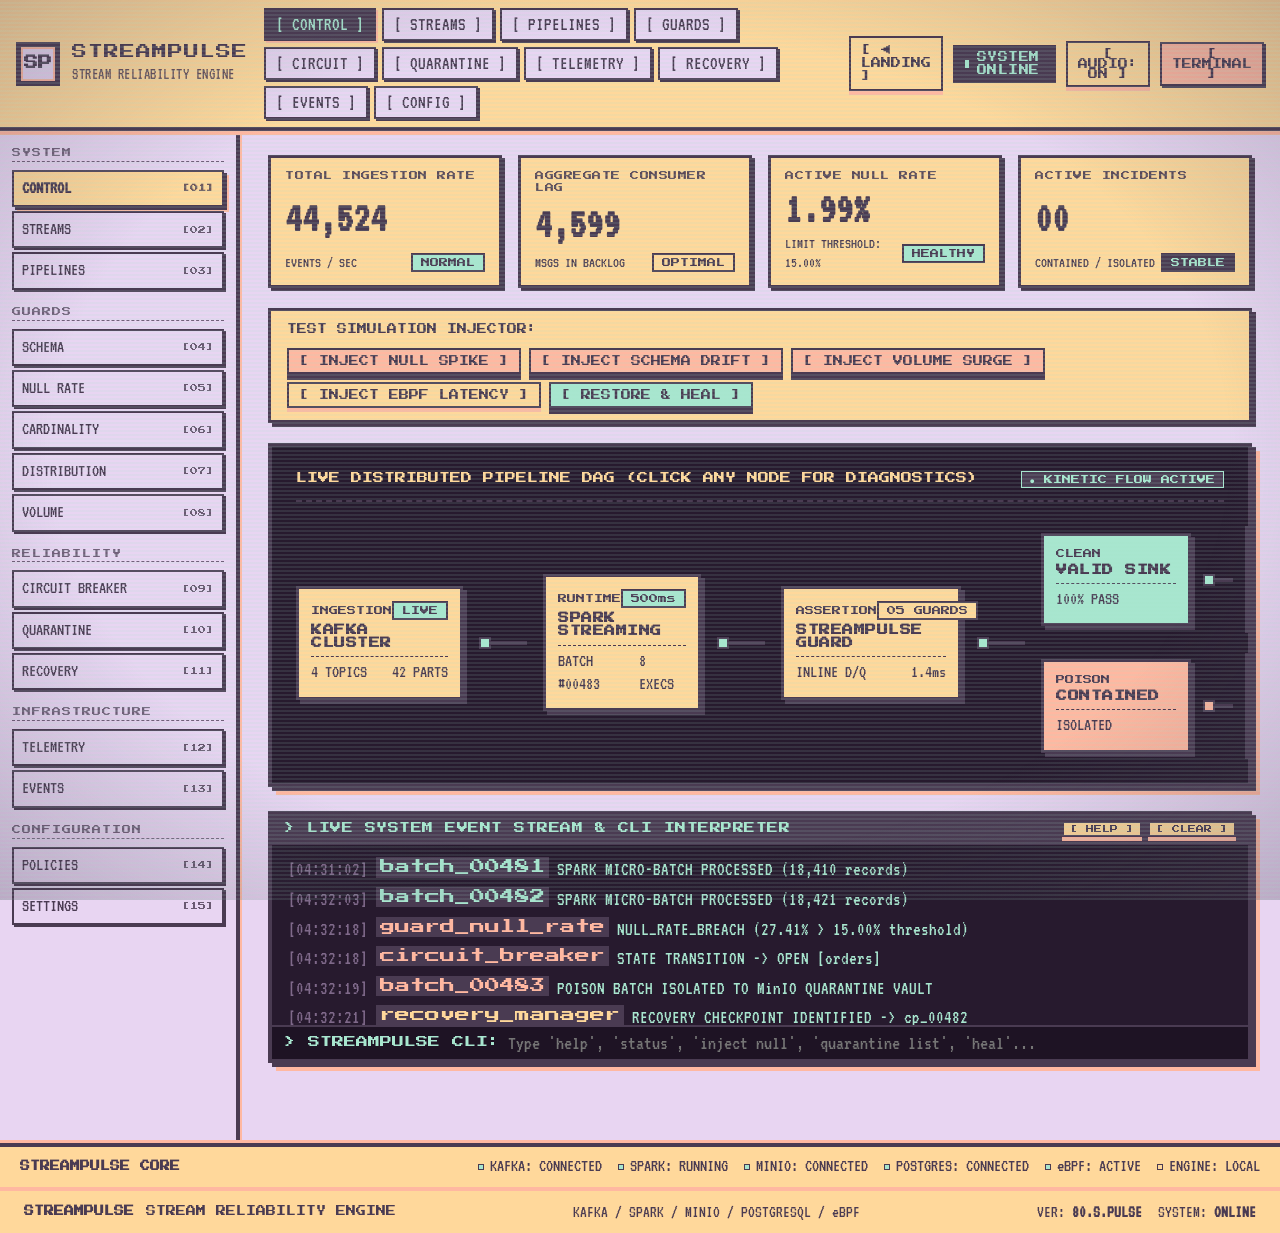
==== app.html @ a98c9ff6 "Add new StreamPulse public landing page entry point and preserve /app dashboard" ====
<!DOCTYPE html>
<html lang="en">
<head>
  <meta charset="UTF-8">
  <meta name="viewport" content="width=device-width, initial-scale=1.0">
  <title>STREAMPULSE // 80s Real-Time Data Reliability & Containment Console</title>
  <meta name="description" content="Nostalgic 80s pastel terminal control console for StreamPulse data reliability, quarantine, Kafka streams, Spark Structured Streaming, and eBPF telemetry engine.">
  
  <!-- CSS Stylesheets -->
  <link rel="stylesheet" href="styles/terminal-base.css">
  <link rel="stylesheet" href="styles/layout.css">
  <link rel="stylesheet" href="styles/components.css">
  <link rel="stylesheet" href="styles/pipeline-dag.css">
  <link rel="stylesheet" href="styles/subsystems.css">
</head>
<body class="crt-flicker">

  <!-- CRT Scanlines & Vignette Overlays (pointer-events: none) -->
  <div class="crt-scanlines" aria-hidden="true"></div>
  <div class="crt-vignette" aria-hidden="true"></div>

  <div class="system-shell">
    
    <!-- TOP SYSTEM BAR -->
    <header class="top-system-bar" id="top-system-bar">
      <div class="system-logo-group">
        <div class="logo-box-outer">
          <div class="logo-box-inner">SP</div>
        </div>
        <div class="brand-info">
          <div class="brand-title">STREAMPULSE</div>
          <div class="brand-subtitle">STREAM RELIABILITY ENGINE</div>
        </div>
      </div>

      <!-- Terminal Subsystem Quick Tabs -->
      <nav class="system-nav-tabs" aria-label="System Subsystems">
        <button class="nav-tab-btn active" data-subsystem="control" id="tab-control">[ CONTROL ]</button>
        <button class="nav-tab-btn" data-subsystem="streams" id="tab-streams">[ STREAMS ]</button>
        <button class="nav-tab-btn" data-subsystem="pipelines" id="tab-pipelines">[ PIPELINES ]</button>
        <button class="nav-tab-btn" data-subsystem="guards" id="tab-guards">[ GUARDS ]</button>
        <button class="nav-tab-btn" data-subsystem="circuit" id="tab-circuit">[ CIRCUIT ]</button>
        <button class="nav-tab-btn" data-subsystem="quarantine" id="tab-quarantine">[ QUARANTINE ]</button>
        <button class="nav-tab-btn" data-subsystem="telemetry" id="tab-telemetry">[ TELEMETRY ]</button>
        <button class="nav-tab-btn" data-subsystem="recovery" id="tab-recovery">[ RECOVERY ]</button>
        <button class="nav-tab-btn" data-subsystem="events" id="tab-events">[ EVENTS ]</button>
        <button class="nav-tab-btn" data-subsystem="policies" id="tab-policies">[ CONFIG ]</button>
      </nav>

      <!-- System Status Indicators & Controls -->
      <div class="top-system-status-group">
        <a href="/" class="btn-brutalist btn-sm" style="text-decoration:none; color:var(--deep-purple);">[ ◀ LANDING ]</a>
        <div class="system-live-pill" id="system-status-pill">
          <span class="pulse-dot" id="system-status-dot"></span>
          <span id="system-status-text">SYSTEM ONLINE</span>
        </div>
        <button class="btn-brutalist btn-sm" id="btn-toggle-audio">[ AUDIO: ON ]</button>
        <button class="btn-icon-terminal" id="btn-toggle-terminal-drawer">[ TERMINAL ]</button>
      </div>
    </header>

    <!-- MAIN VIEWPORT WITH PERSISTENT 15-ITEM SIDEBAR -->
    <div class="main-viewport">
      
      <!-- Left Persistent Subsystems Sidebar -->
      <aside class="left-system-sidebar" aria-label="System Subsystems Navigation">
        
        <!-- Category 1: SYSTEM -->
        <div class="sidebar-category-group">
          <div class="sidebar-category-title">SYSTEM</div>
          <a class="sidebar-nav-item active" data-subsystem="control" href="#control">
            <span>CONTROL</span>
            <span class="sidebar-nav-num">[01]</span>
          </a>
          <a class="sidebar-nav-item" data-subsystem="streams" href="#streams">
            <span>STREAMS</span>
            <span class="sidebar-nav-num">[02]</span>
          </a>
          <a class="sidebar-nav-item" data-subsystem="pipelines" href="#pipelines">
            <span>PIPELINES</span>
            <span class="sidebar-nav-num">[03]</span>
          </a>
        </div>

        <!-- Category 2: GUARDS -->
        <div class="sidebar-category-group">
          <div class="sidebar-category-title">GUARDS</div>
          <a class="sidebar-nav-item" data-subsystem="schema" href="#schema">
            <span>SCHEMA</span>
            <span class="sidebar-nav-num">[04]</span>
          </a>
          <a class="sidebar-nav-item" data-subsystem="null-rate" href="#null-rate">
            <span>NULL RATE</span>
            <span class="sidebar-nav-num">[05]</span>
          </a>
          <a class="sidebar-nav-item" data-subsystem="cardinality" href="#cardinality">
            <span>CARDINALITY</span>
            <span class="sidebar-nav-num">[06]</span>
          </a>
          <a class="sidebar-nav-item" data-subsystem="distribution" href="#distribution">
            <span>DISTRIBUTION</span>
            <span class="sidebar-nav-num">[07]</span>
          </a>
          <a class="sidebar-nav-item" data-subsystem="volume" href="#volume">
            <span>VOLUME</span>
            <span class="sidebar-nav-num">[08]</span>
          </a>
        </div>

        <!-- Category 3: RELIABILITY -->
        <div class="sidebar-category-group">
          <div class="sidebar-category-title">RELIABILITY</div>
          <a class="sidebar-nav-item" data-subsystem="circuit" href="#circuit">
            <span>CIRCUIT BREAKER</span>
            <span class="sidebar-nav-num">[09]</span>
          </a>
          <a class="sidebar-nav-item" data-subsystem="quarantine" href="#quarantine">
            <span>QUARANTINE</span>
            <span class="sidebar-nav-num">[10]</span>
          </a>
          <a class="sidebar-nav-item" data-subsystem="recovery" href="#recovery">
            <span>RECOVERY</span>
            <span class="sidebar-nav-num">[11]</span>
          </a>
        </div>

        <!-- Category 4: INFRASTRUCTURE -->
        <div class="sidebar-category-group">
          <div class="sidebar-category-title">INFRASTRUCTURE</div>
          <a class="sidebar-nav-item" data-subsystem="telemetry" href="#telemetry">
            <span>TELEMETRY</span>
            <span class="sidebar-nav-num">[12]</span>
          </a>
          <a class="sidebar-nav-item" data-subsystem="events" href="#events">
            <span>EVENTS</span>
            <span class="sidebar-nav-num">[13]</span>
          </a>
        </div>

        <!-- Category 5: CONFIGURATION -->
        <div class="sidebar-category-group">
          <div class="sidebar-category-title">CONFIGURATION</div>
          <a class="sidebar-nav-item" data-subsystem="policies" href="#policies">
            <span>POLICIES</span>
            <span class="sidebar-nav-num">[14]</span>
          </a>
          <a class="sidebar-nav-item" data-subsystem="settings" href="#settings">
            <span>SETTINGS</span>
            <span class="sidebar-nav-num">[15]</span>
          </a>
        </div>

      </aside>

      <!-- Main Content Workspace -->
      <main class="content-workspace">

        <!-- ==========================================
             [01] CONTROL CENTER VIEW
             ========================================== -->
        <section class="subsystem-view active-view" id="view-control">
          
          <!-- Incident Alert Banner (Toggled dynamically) -->
          <div class="incident-alert-banner" id="incident-alert-banner" style="display: none;">
            <div class="alert-title-row">
              <span class="alert-tag">!! SYSTEM EVENT !!</span>
              <span class="alert-message" id="incident-alert-text">DATA QUALITY BREACH: NULL RATE SPIKE (27.41% > 15.00%)</span>
            </div>
            <div style="display:flex; gap:8px;">
              <button class="btn-brutalist btn-sm" onclick="window.openIncidentModal()">[ INSPECT INCIDENT ]</button>
              <button class="btn-brutalist btn-sm btn-dark" onclick="window.Simulator.healSystem()">[ AUTO-REMEDIATE ]</button>
            </div>
          </div>

          <!-- Top Metric Cards Grid -->
          <div class="control-metrics-grid">
            <div class="metric-stat-box">
              <span class="metric-stat-label">TOTAL INGESTION RATE</span>
              <span class="metric-stat-value" id="metric-events-sec">44,207</span>
              <div class="metric-stat-sub">
                <span>EVENTS / SEC</span>
                <span class="status-badge badge-mint">NORMAL</span>
              </div>
            </div>

            <div class="metric-stat-box">
              <span class="metric-stat-label">AGGREGATE CONSUMER LAG</span>
              <span class="metric-stat-value" id="metric-consumer-lag">4,634</span>
              <div class="metric-stat-sub">
                <span>MSGS IN BACKLOG</span>
                <span class="status-badge badge-peach">OPTIMAL</span>
              </div>
            </div>

            <div class="metric-stat-box">
              <span class="metric-stat-label">ACTIVE NULL RATE</span>
              <span class="metric-stat-value" id="metric-null-rate">2.14%</span>
              <div class="metric-stat-sub">
                <span>LIMIT THRESHOLD: 15.00%</span>
                <span class="status-badge badge-mint">HEALTHY</span>
              </div>
            </div>

            <div class="metric-stat-box">
              <span class="metric-stat-label">ACTIVE INCIDENTS</span>
              <span class="metric-stat-value" id="metric-incidents-count">00</span>
              <div class="metric-stat-sub">
                <span>CONTAINED / ISOLATED</span>
                <span class="status-badge badge-purple">STABLE</span>
              </div>
            </div>
          </div>

          <!-- Interactive Anomaly Injector Action Bar -->
          <div class="control-action-bar">
            <div style="display: flex; align-items: center; gap: 8px;">
              <span style="font-family: var(--font-heading); font-size: 10px;">TEST SIMULATION INJECTOR:</span>
            </div>
            <div style="display: flex; gap: 8px; flex-wrap: wrap;">
              <button class="btn-brutalist btn-sm btn-coral" id="btn-inject-null" onclick="window.Simulator.injectNullSpike()">[ INJECT NULL SPIKE ]</button>
              <button class="btn-brutalist btn-sm btn-coral" id="btn-inject-schema" onclick="window.Simulator.injectSchemaDrift()">[ INJECT SCHEMA DRIFT ]</button>
              <button class="btn-brutalist btn-sm btn-coral" id="btn-inject-volume" onclick="window.Simulator.injectVolumeBreach()">[ INJECT VOLUME SURGE ]</button>
              <button class="btn-brutalist btn-sm" id="btn-inject-net" onclick="window.Simulator.injectNetworkDegradation()">[ INJECT eBPF LATENCY ]</button>
              <button class="btn-brutalist btn-sm btn-mint" id="btn-heal-system" onclick="window.Simulator.healSystem()">[ RESTORE & HEAL ]</button>
            </div>
          </div>

          <!-- Live Streaming Pipeline DAG Visualization -->
          <div class="pipeline-dag-container">
            <div class="pipeline-dag-header">
              <span class="dag-title">LIVE DISTRIBUTED PIPELINE DAG (CLICK ANY NODE FOR DIAGNOSTICS)</span>
              <span class="dag-status-pill">● KINETIC FLOW ACTIVE</span>
            </div>

            <div class="pipeline-dag-flow">
              <!-- Node 1: KAFKA -->
              <div class="dag-node" onclick="window.DAG.inspectNode('kafka')">
                <div class="dag-node-type">
                  <span>INGESTION</span>
                  <span class="status-badge badge-mint">LIVE</span>
                </div>
                <div class="dag-node-name">KAFKA CLUSTER</div>
                <div class="dag-node-stat">
                  <span>4 TOPICS</span>
                  <span>42 PARTS</span>
                </div>
              </div>

              <!-- Connector 1 -->
              <div class="dag-connector">
                <div class="connector-line">
                  <div class="connector-packet"></div>
                </div>
              </div>

              <!-- Node 2: SPARK STRUCTURED STREAMING -->
              <div class="dag-node" onclick="window.DAG.inspectNode('spark')">
                <div class="dag-node-type">
                  <span>RUNTIME</span>
                  <span class="status-badge badge-mint">500ms</span>
                </div>
                <div class="dag-node-name">SPARK STREAMING</div>
                <div class="dag-node-stat">
                  <span>BATCH #00483</span>
                  <span>8 EXECS</span>
                </div>
              </div>

              <!-- Connector 2 -->
              <div class="dag-connector">
                <div class="connector-line">
                  <div class="connector-packet"></div>
                </div>
              </div>

              <!-- Node 3: STREAMPULSE GUARD -->
              <div class="dag-node" onclick="window.DAG.inspectNode('guard')">
                <div class="dag-node-type">
                  <span>ASSERTION</span>
                  <span class="status-badge badge-peach">05 GUARDS</span>
                </div>
                <div class="dag-node-name">STREAMPULSE GUARD</div>
                <div class="dag-node-stat">
                  <span>INLINE D/Q</span>
                  <span>1.4ms</span>
                </div>
              </div>

              <!-- Branch Connector -->
              <div class="dag-connector">
                <div class="connector-line">
                  <div class="connector-packet"></div>
                </div>
              </div>

              <!-- Branch Columns: CLEAN vs POISON -->
              <div class="dag-branch-column">
                <!-- Clean Route -->
                <div style="display: flex; align-items: center; gap: 12px;">
                  <div class="dag-node node-clean" onclick="window.DAG.inspectNode('clean')" style="width: 150px;">
                    <div class="dag-node-type">CLEAN</div>
                    <div class="dag-node-name">VALID SINK</div>
                    <div class="dag-node-stat"><span>100% PASS</span></div>
                  </div>
                  <div class="dag-connector" style="min-width: 30px;">
                    <div class="connector-line"><div class="connector-packet"></div></div>
                  </div>
                  <div class="dag-node" onclick="window.DAG.inspectNode('minio')" style="width: 170px;">
                    <div class="dag-node-type">STORAGE</div>
                    <div class="dag-node-name">MINIO / POSTGRES</div>
                    <div class="dag-node-stat"><span>PARQUET LAKE</span></div>
                  </div>
                </div>

                <!-- Poison Route -->
                <div style="display: flex; align-items: center; gap: 12px;">
                  <div class="dag-node node-poison" onclick="window.DAG.inspectNode('poison')" style="width: 150px;">
                    <div class="dag-node-type">POISON</div>
                    <div class="dag-node-name">CONTAINED</div>
                    <div class="dag-node-stat"><span>ISOLATED</span></div>
                  </div>
                  <div class="dag-connector" style="min-width: 30px;">
                    <div class="connector-line"><div class="connector-packet poison-packet"></div></div>
                  </div>
                  <div class="dag-node node-poison" onclick="window.DAG.inspectNode('quarantine')" style="width: 170px;">
                    <div class="dag-node-type">VAULT</div>
                    <div class="dag-node-name">QUARANTINE DLQ</div>
                    <div class="dag-node-stat"><span>cp_00482 ROLLBACK</span></div>
                  </div>
                </div>
              </div>
            </div>
          </div>
        </section>

        <!-- ==========================================
             [02] STREAMS MONITOR VIEW
             ========================================== -->
        <section class="subsystem-view" id="view-streams">
          <div class="terminal-window">
            <div class="terminal-window-header">
              <div class="terminal-window-title">SUBSYSTEM // [02] ACTIVE KAFKA STREAMS MONITOR</div>
              <div class="terminal-window-controls">
                <span class="status-badge badge-mint">04 STREAMS RUNNING</span>
              </div>
            </div>
            <div class="terminal-window-body" style="padding: 0;">
              <div class="terminal-table-wrap">
                <table class="terminal-table">
                  <thead>
                    <tr>
                      <th>STREAM</th>
                      <th>STATE</th>
                      <th>EVENT RATE</th>
                      <th>CONSUMER LAG</th>
                      <th>LAST OFFSET</th>
                      <th>PARTS</th>
                      <th>SCHEMA</th>
                      <th>CIRCUIT</th>
                    </tr>
                  </thead>
                  <tbody id="streams-table-body">
                    <!-- Populated dynamically via JS -->
                  </tbody>
                </table>
              </div>
            </div>
          </div>

          <!-- Stream Detail Drawer -->
          <div class="stream-inspector-drawer">
            <div>
              <div style="font-family: var(--font-heading); font-size: 10px; margin-bottom: 8px;">SELECTED STREAM CONFIGURATION:</div>
              <div style="display: flex; flex-direction: column; gap: 6px;">
                <div class="telemetry-row"><span>TOPIC:</span> <strong id="drawer-stream-topic">prod.cdc.orders.v2</strong></div>
                <div class="telemetry-row"><span>RATE:</span> <strong id="drawer-stream-rate">18,421 records/sec</strong></div>
                <div class="telemetry-row"><span>CONSUMER LAG:</span> <strong id="drawer-stream-lag">2,381 msgs</strong></div>
                <div class="telemetry-row"><span>CURRENT BATCH:</span> <strong id="drawer-stream-batch">#00483</strong></div>
                <div class="telemetry-row"><span>SCHEMA VERSION:</span> <strong id="drawer-stream-schema">v2.4.0 (Avro)</strong></div>
              </div>
            </div>

            <div>
              <div style="font-family: var(--font-heading); font-size: 10px; margin-bottom: 8px;">PARTITION LEADER DISTRIBUTION:</div>
              <div class="stream-part-list">
                <div class="part-item"><span>PARTITION #0 [Broker 101]</span> <span>OFFSET: 611,480 (Lag: 290)</span></div>
                <div class="part-item"><span>PARTITION #1 [Broker 102]</span> <span>OFFSET: 611,502 (Lag: 301)</span></div>
                <div class="part-item"><span>PARTITION #2 [Broker 103]</span> <span>OFFSET: 611,490 (Lag: 284)</span></div>
                <div class="part-item"><span>PARTITION #3 [Broker 101]</span> <span>OFFSET: 611,510 (Lag: 312)</span></div>
                <div class="part-item"><span>PARTITION #4 [Broker 102]</span> <span>OFFSET: 611,475 (Lag: 298)</span></div>
                <div class="part-item"><span>PARTITION #5 [Broker 103]</span> <span>OFFSET: 611,488 (Lag: 304)</span></div>
                <div class="part-item"><span>PARTITION #6 [Broker 101]</span> <span>OFFSET: 611,520 (Lag: 295)</span></div>
                <div class="part-item"><span>PARTITION #7 [Broker 102]</span> <span>OFFSET: 611,515 (Lag: 297)</span></div>
              </div>
            </div>
          </div>
        </section>

        <!-- ==========================================
             [03] PIPELINES VIEW
             ========================================== -->
        <section class="subsystem-view" id="view-pipelines">
          <div class="terminal-window">
            <div class="terminal-window-header">
              <div class="terminal-window-title">SUBSYSTEM // [03] CONFIG PIPELINES</div>
              <span class="status-badge badge-mint">03 CONFIGURED</span>
            </div>
            <div class="terminal-window-body">
              <div class="pipelines-grid" id="pipelines-grid-container">
                <!-- Populated dynamically via JS -->
              </div>
            </div>
          </div>
        </section>

        <!-- ==========================================
             [04] SCHEMA GUARD VIEW
             ========================================== -->
        <section class="subsystem-view" id="view-schema">
          <div class="terminal-window">
            <div class="terminal-window-header">
              <div class="terminal-window-title">GUARD // [04] SCHEMA INTEGRITY & DRIFT DETECTOR</div>
              <span class="status-badge badge-mint">MODE: STRICT_AVRO</span>
            </div>
            <div class="terminal-window-body">
              <div style="font-size: 20px;">
                Evaluates every micro-batch against registered schema definitions. Detects missing mandatory columns, unannounced field additions, and data type mismatch regressions.
              </div>

              <div class="schema-diff-grid">
                <div class="schema-box">
                  <div style="font-family:var(--font-heading); font-size:10px; border-bottom:2px solid var(--deep-purple); padding-bottom:6px; margin-bottom:8px; color:var(--healthy-mint);">
                    EXPECTED SCHEMA (v2.4.0)
                  </div>
                  <div class="schema-field-row"><span>order_id: String (UUID)</span> <span>REQUIRED</span></div>
                  <div class="schema-field-row"><span>customer_id: String</span> <span>NON-NULL</span></div>
                  <div class="schema-field-row"><span>amount: Double</span> <span>NON-NULL</span></div>
                  <div class="schema-field-row"><span>status: String</span> <span>EXPECTED</span></div>
                  <div class="schema-field-row"><span>timestamp: Long (UTC)</span> <span>REQUIRED</span></div>
                </div>

                <div class="schema-box">
                  <div style="font-family:var(--font-heading); font-size:10px; border-bottom:2px solid var(--deep-purple); padding-bottom:6px; margin-bottom:8px; color:var(--alert-coral);">
                    RECEIVED IN BATCH #00483 (DRIFT DETECTED)
                  </div>
                  <div class="schema-field-row"><span>order_id: String (UUID)</span> <span class="status-badge badge-mint">MATCH</span></div>
                  <div class="schema-field-row"><span>customer_id: null</span> <span class="status-badge badge-coral">NULL_VIOLATION</span></div>
                  <div class="schema-field-row"><span>amount: Double</span> <span class="status-badge badge-mint">MATCH</span></div>
                  <div class="schema-field-row"><span class="field-missing">status: [MISSING]</span> <span class="status-badge badge-coral">MISSING</span></div>
                  <div class="schema-field-row"><span class="field-unexpected">state: String [UNEXPECTED]</span> <span class="status-badge badge-peach">UNEXPECTED</span></div>
                </div>
              </div>

              <div style="margin-top:16px; background:var(--panel-peach); border:2px solid var(--deep-purple); padding:12px; display:flex; justify-content:space-between; align-items:center;">
                <div>
                  <span style="font-family:var(--font-heading); font-size:10px;">ACTION TRIGGER:</span>
                  <span style="font-weight:bold; margin-left:8px;">AUTOMATIC QUARANTINE TO MinIO VAULT</span>
                </div>
                <button class="btn-brutalist btn-sm btn-coral" onclick="window.Simulator.injectSchemaDrift()">[ TEST SCHEMA DRIFT ]</button>
              </div>
            </div>
          </div>
        </section>

        <!-- ==========================================
             [05] NULL RATE GUARD VIEW
             ========================================== -->
        <section class="subsystem-view" id="view-null-rate">
          <div class="terminal-window">
            <div class="terminal-window-header">
              <div class="terminal-window-title">GUARD // [05] NULL RATE MONITOR</div>
              <span class="status-badge badge-mint">THRESHOLD: 15.00%</span>
            </div>
            <div class="terminal-window-body">
              <div style="font-size: 20px;">
                Tracks the proportion of empty, None, and null-valued columns in real-time streams. Spikes indicate producer-side bugs or corrupted serialization.
              </div>

              <div style="margin:16px 0; background:var(--panel-peach); border:3px solid var(--deep-purple); padding:16px;">
                <div style="font-family:var(--font-heading); font-size:10px; margin-bottom:10px;">NULL RATE HISTORICAL BATCH PROGRESSION:</div>
                <div style="display:flex; justify-content:space-between; align-items:flex-end; gap:8px; height:120px; border-bottom:2px solid var(--deep-purple); padding-bottom:4px;">
                  <div style="flex:1; text-align:center;">
                    <div style="background:var(--healthy-mint); height:18px; margin:0 auto; width:80%;"></div>
                    <div style="font-size:14px; margin-top:4px;">#00479 (2.14%)</div>
                  </div>
                  <div style="flex:1; text-align:center;">
                    <div style="background:var(--healthy-mint); height:20px; margin:0 auto; width:80%;"></div>
                    <div style="font-size:14px; margin-top:4px;">#00480 (2.18%)</div>
                  </div>
                  <div style="flex:1; text-align:center;">
                    <div style="background:var(--healthy-mint); height:16px; margin:0 auto; width:80%;"></div>
                    <div style="font-size:14px; margin-top:4px;">#00481 (2.03%)</div>
                  </div>
                  <div style="flex:1; text-align:center;">
                    <div style="background:var(--healthy-mint); height:19px; margin:0 auto; width:80%;"></div>
                    <div style="font-size:14px; margin-top:4px;">#00482 (2.11%)</div>
                  </div>
                  <div style="flex:1; text-align:center;">
                    <div style="background:var(--alert-coral); height:90px; margin:0 auto; width:80%; animation:alertPulse 1s infinite;"></div>
                    <div style="font-size:14px; margin-top:4px; color:red; font-weight:bold;">#00483 (27.41%)</div>
                  </div>
                </div>
              </div>

              <div style="display:flex; justify-content:flex-end;">
                <button class="btn-brutalist btn-coral" onclick="window.Simulator.injectNullSpike()">[ TRIGGER NULL SPIKE BREACH ]</button>
              </div>
            </div>
          </div>
        </section>

        <!-- ==========================================
             [06] CARDINALITY GUARD VIEW
             ========================================== -->
        <section class="subsystem-view" id="view-cardinality">
          <div class="terminal-window">
            <div class="terminal-window-header">
              <div class="terminal-window-title">GUARD // [06] CARDINALITY DIVERSITY MONITOR</div>
              <span class="status-badge badge-mint">STATUS: NOMINAL</span>
            </div>
            <div class="terminal-window-body">
              <div style="font-size: 20px;">
                Measures Shannon entropy of partition key distributions to guard against key hot-spotting, stuck producers, or synthetic load flooding.
              </div>

              <div style="display:grid; grid-template-columns:1fr 1fr; gap:16px; margin:16px 0;">
                <div class="metric-stat-box">
                  <span class="metric-stat-label">BASELINE KEY DIVERSITY</span>
                  <span class="metric-stat-value">12,420</span>
                  <span class="metric-stat-sub">DISTINCT KEYS / 10K MSGS</span>
                </div>
                <div class="metric-stat-box">
                  <span class="metric-stat-label">CURRENT OBSERVED RATIO</span>
                  <span class="metric-stat-value">1.20x</span>
                  <span class="metric-stat-sub">THRESHOLD BOUND: > 0.40x ENTROPY</span>
                </div>
              </div>
            </div>
          </div>
        </section>

        <!-- ==========================================
             [07] DISTRIBUTION GUARD VIEW
             ========================================== -->
        <section class="subsystem-view" id="view-distribution">
          <div class="terminal-window">
            <div class="terminal-window-header">
              <div class="terminal-window-title">GUARD // [07] NUMERICAL DISTRIBUTION & Z-SCORE DRIFT</div>
              <span class="status-badge badge-mint">Z-SCORE: 1.12</span>
            </div>
            <div class="terminal-window-body">
              <div style="font-size: 20px;">
                Evaluates distribution drift across streaming financial figures (e.g. order amount, transaction currency conversion). Flags Z-score outliers (> 3.50σ).
              </div>

              <div style="background:var(--panel-peach); border:3px solid var(--deep-purple); padding:16px; margin:16px 0;">
                <div class="telemetry-row"><span>BASELINE MEAN ($):</span> <strong>$142.50 (σ = $28.40)</strong></div>
                <div class="telemetry-row"><span>CURRENT BATCH MEAN ($):</span> <strong>$146.10 (σ = $29.10)</strong></div>
                <div class="telemetry-row"><span>CALCULATED Z-SCORE:</span> <strong style="color:green;">1.12 NOMINAL</strong></div>
                <div class="telemetry-row"><span>MAX PERMISSIBLE BOUND:</span> <strong>3.50 Z-SCORE</strong></div>
              </div>
            </div>
          </div>
        </section>

        <!-- ==========================================
             [08] VOLUME GUARD VIEW
             ========================================== -->
        <section class="subsystem-view" id="view-volume">
          <div class="terminal-window">
            <div class="terminal-window-header">
              <div class="terminal-window-title">GUARD // [08] VOLUME & THROUGHPUT SURGE DETECTOR</div>
              <span class="status-badge badge-mint">MAX SURGE: +50.00%</span>
            </div>
            <div class="terminal-window-body">
              <div style="font-size: 20px;">
                Monitors throughput deviation against rolling averages to contain retry storms, runaway client loops, and DDoS spikes before downstream database locks occur.
              </div>

              <div style="display:grid; grid-template-columns:1fr 1fr; gap:16px; margin:16px 0;">
                <div class="metric-stat-box">
                  <span class="metric-stat-label">EXPECTED EVENTS / MIN</span>
                  <span class="metric-stat-value">100,000</span>
                  <span class="metric-stat-sub">ROLLING 60-SEC WINDOW</span>
                </div>
                <div class="metric-stat-box">
                  <span class="metric-stat-label">OBSERVED RATE DEVIATION</span>
                  <span class="metric-stat-value">+4.20%</span>
                  <span class="metric-stat-sub">STATUS: NORMAL</span>
                </div>
              </div>

              <div style="display:flex; justify-content:flex-end;">
                <button class="btn-brutalist btn-coral" onclick="window.Simulator.injectVolumeBreach()">[ SIMULATE +184% RETRY STORM ]</button>
              </div>
            </div>
          </div>
        </section>

        <!-- ==========================================
             [09] CIRCUIT BREAKER VIEW
             ========================================== -->
        <section class="subsystem-view" id="view-circuit">
          <div class="circuit-state-display">
            
            <!-- Left: Kinetic Finite State Machine Diagram -->
            <div class="circuit-state-machine">
              <div style="font-family: var(--font-heading); font-size: 11px; margin-bottom: 6px;">FINITE STATE MACHINE (KINETIC TRANSITIONS):</div>

              <div class="fsm-step active-step" id="fsm-step-closed">
                <span>[01] CLOSED (NORMAL FLOW)</span>
                <span class="status-badge badge-mint">COMMITTING</span>
              </div>
              <div class="fsm-step-arrow">▼ (Guard Assertion Breach Detected)</div>

              <div class="fsm-step" id="fsm-step-breach">
                <span>[02] BREACH DETECTED</span>
                <span class="status-badge badge-coral">ASSERTION FAILED</span>
              </div>
              <div class="fsm-step-arrow">▼ (Sink Commits Halted)</div>

              <div class="fsm-step" id="fsm-step-open">
                <span>[03] OPEN (CIRCUIT TRIPPED)</span>
                <span class="status-badge badge-coral">BLOCKED</span>
              </div>
              <div class="fsm-step-arrow">▼ (Poison Batch Isolated to Vault)</div>

              <div class="fsm-step" id="fsm-step-quarantine">
                <span>[04] QUARANTINE CONTAINMENT</span>
                <span class="status-badge badge-purple">ISOLATED</span>
              </div>
              <div class="fsm-step-arrow">▼ (Canary Probe Batch Injected)</div>

              <div class="fsm-step" id="fsm-step-halfopen">
                <span>[05] HALF-OPEN (CANARY PROBE)</span>
                <span class="status-badge badge-peach">TESTING</span>
              </div>
              <div class="fsm-step-arrow">▼ (Checkpoint Restored & Verified)</div>

              <div class="fsm-step" id="fsm-step-recovered">
                <span>[06] RECOVERED</span>
                <span class="status-badge badge-mint">SAFE</span>
              </div>
            </div>

            <!-- Right: Current Live Breaker Status & Manual Actions -->
            <div class="circuit-live-panel">
              <div>
                <div style="font-family: var(--font-heading); font-size: 11px; margin-bottom: 12px;">CURRENT CIRCUIT BREAKER STATUS:</div>
                <div class="circuit-huge-state" id="circuit-huge-state">STATE: CLOSED</div>

                <div style="margin-top: 16px; display: flex; flex-direction: column; gap: 8px;">
                  <div class="telemetry-row"><span>TRIGGER REASON:</span> <strong id="circuit-state-reason">NONE</strong></div>
                  <div class="telemetry-row"><span>AFFECTED STREAM:</span> <strong id="circuit-state-stream">orders</strong></div>
                  <div class="telemetry-row"><span>ACTIVE BATCH:</span> <strong id="circuit-state-batch">#00483</strong></div>
                  <div class="telemetry-row"><span>PIPELINE ACTION:</span> <strong id="circuit-state-action">COMMITTING CLEAN SINK</strong></div>
                </div>
              </div>

              <div style="border-top: 2px dashed var(--deep-purple); padding-top: 14px; display: flex; gap: 8px; flex-wrap: wrap;">
                <button class="btn-brutalist btn-coral" onclick="window.CircuitBreaker.manualTrip()">[ TRIP BREAKER ]</button>
                <button class="btn-brutalist btn-sm" onclick="window.CircuitBreaker.manualHalfOpen()">[ PROBE HALF-OPEN ]</button>
                <button class="btn-brutalist btn-mint" onclick="window.CircuitBreaker.manualReset()">[ RESET TO CLOSED ]</button>
              </div>
            </div>

          </div>
        </section>

        <!-- ==========================================
             [10] QUARANTINE DEAD-LETTER VAULT VIEW
             ========================================== -->
        <section class="subsystem-view" id="view-quarantine">
          <div class="terminal-window">
            <div class="terminal-window-header">
              <div class="terminal-window-title">SUBSYSTEM // [10] QUARANTINE DEAD-LETTER VAULT</div>
              <div class="terminal-window-controls">
                <span class="status-badge badge-coral">ISOLATION ACTIVE</span>
              </div>
            </div>
            <div class="terminal-window-body" style="padding: 0;">
              <div class="terminal-table-wrap">
                <table class="terminal-table">
                  <thead>
                    <tr>
                      <th>BATCH</th>
                      <th>STREAM</th>
                      <th>REASON</th>
                      <th>STATUS</th>
                      <th>RECORDS</th>
                      <th>ACTIONS</th>
                    </tr>
                  </thead>
                  <tbody id="quarantine-table-body">
                    <!-- Populated dynamically via JS -->
                  </tbody>
                </table>
              </div>
            </div>
          </div>
        </section>

        <!-- ==========================================
             [11] CHECKPOINT RECOVERY VIEW
             ========================================== -->
        <section class="subsystem-view" id="view-recovery">
          <div class="terminal-window">
            <div class="terminal-window-header">
              <div class="terminal-window-title">SUBSYSTEM // [11] CHECKPOINT-AWARE RESTORATION & RESUMPTION</div>
              <div class="terminal-window-controls">
                <span class="status-badge badge-mint">RECOVERY READY</span>
              </div>
            </div>
            <div class="terminal-window-body">
              <div style="margin-bottom: 16px; font-size: 20px;">
                StreamPulse guarantees continuous streaming availability by rolling back RocksDB micro-batch state to the last verified clean checkpoint (<code style="background:var(--panel-peach); padding:2px 6px; font-weight:bold;">cp_00482</code>) and isolating poisoned batch #00483 to MinIO storage.
              </div>

              <div class="recovery-dag-sequence">
                <div class="recovery-node node-valid">
                  <div>VALID BATCH</div>
                  <div style="font-size: 16px; font-weight: bold; margin-top: 4px;">#00481</div>
                  <div style="font-size: 12px; opacity: 0.8;">cp_00481</div>
                </div>
                <div style="font-family: var(--font-heading); font-size: 14px;">➔</div>

                <div class="recovery-node node-valid">
                  <div>VALID BATCH</div>
                  <div style="font-size: 16px; font-weight: bold; margin-top: 4px;">#00482</div>
                  <div style="font-size: 12px; opacity: 0.8;">cp_00482</div>
                </div>
                <div style="font-family: var(--font-heading); font-size: 14px;">➔</div>

                <div class="recovery-node node-poison">
                  <div>POISON BATCH</div>
                  <div style="font-size: 16px; font-weight: bold; margin-top: 4px;">#00483</div>
                  <div style="font-size: 12px; opacity: 0.8;">QUARANTINED</div>
                </div>
                <div style="font-family: var(--font-heading); font-size: 14px;">➔</div>

                <div class="recovery-node node-active-checkpoint">
                  <div>RESTORE CP</div>
                  <div style="font-size: 16px; font-weight: bold; margin-top: 4px;">cp_00482</div>
                  <div style="font-size: 12px;">ACTIVE STATE</div>
                </div>
                <div style="font-family: var(--font-heading); font-size: 14px;">➔</div>

                <div class="recovery-node node-valid">
                  <div>RESUME STREAM</div>
                  <div style="font-size: 16px; font-weight: bold; margin-top: 4px;">#00484</div>
                  <div style="font-size: 12px; opacity: 0.8;">ONLINE</div>
                </div>
              </div>

              <div style="margin-top: 20px; display: flex; justify-content: space-between; align-items: center; flex-wrap: wrap; gap: 12px;">
                <div>
                  <span style="font-family: var(--font-heading); font-size: 10px;">TARGET RESTORE CHECKPOINT:</span>
                  <span style="font-weight: bold; margin-left: 8px;">s3://streampulse-checkpoints/prod/orders/cp_00482.chk</span>
                </div>
                <button class="btn-brutalist btn-mint" onclick="window.Simulator.healSystem()">[ RESTORE CHECKPOINT & RESUME STREAM ]</button>
              </div>
            </div>
          </div>
        </section>

        <!-- ==========================================
             [12] eBPF TELEMETRY VIEW
             ========================================== -->
        <section class="subsystem-view" id="view-telemetry">
          <div class="telemetry-split-grid">
            
            <!-- Infrastructure Kernel Telemetry (eBPF) -->
            <div class="telemetry-panel">
              <div style="display: flex; justify-content: space-between; align-items: center; border-bottom: 2px solid var(--deep-purple); padding-bottom: 6px;">
                <span style="font-family: var(--font-heading); font-size: 10px; font-weight: bold;">INFRASTRUCTURE TELEMETRY (eBPF)</span>
                <span class="status-badge badge-purple">KERNEL PROBES</span>
              </div>
              
              <div class="telemetry-row"><span>CPU USAGE:</span> <strong id="tel-val-cpu">42%</strong></div>
              <div class="telemetry-row"><span>MEMORY ALLOCATION:</span> <strong id="tel-val-mem">61%</strong></div>
              <div class="telemetry-row"><span>NETWORK RX THROUGHPUT:</span> <strong id="tel-val-net">82.4 MB/s</strong></div>
              <div class="telemetry-row"><span>TCP PACKET LOSS:</span> <strong id="tel-val-loss">0.02%</strong></div>
              <div class="telemetry-row"><span>TCP RETRANSMITS:</span> <strong id="tel-val-retrans">0.01%</strong></div>
              <div class="telemetry-row"><span>SOCKET RTT LATENCY:</span> <strong id="tel-val-lat">3.1 ms</strong></div>
            </div>

            <!-- Data Quality Telemetry (Inline Application Layer) -->
            <div class="telemetry-panel">
              <div style="display: flex; justify-content: space-between; align-items: center; border-bottom: 2px solid var(--deep-purple); padding-bottom: 6px;">
                <span style="font-family: var(--font-heading); font-size: 10px; font-weight: bold;">DATA HEALTH TELEMETRY (APPLICATION)</span>
                <span class="status-badge badge-mint">ASSERTIONS</span>
              </div>

              <div class="telemetry-row"><span>NULL RATE:</span> <strong id="tel-val-dq-null">2.14%</strong></div>
              <div class="telemetry-row"><span>SCHEMA DRIFT:</span> <strong id="tel-val-dq-schema">VERIFIED</strong></div>
              <div class="telemetry-row"><span>VOLUME DELTA:</span> <strong id="tel-val-dq-vol">+4.2%</strong></div>
              <div class="telemetry-row"><span>CARDINALITY SHIFT:</span> <strong>0.88 ENTROPY</strong></div>
              <div class="telemetry-row"><span>Z-SCORE DRIFT:</span> <strong>1.12 NOMINAL</strong></div>
              <div class="telemetry-row"><span>DEAD-LETTER COUNT:</span> <strong>03 BATCHES</strong></div>
            </div>

          </div>

          <!-- Root-Cause Correlation Analyzer -->
          <div class="terminal-window" style="margin-top: 10px;">
            <div class="terminal-window-header">
              <div class="terminal-window-title">ROOT-CAUSE CORRELATION ENGINE (DATA VS INFRASTRUCTURE ANOMALY)</div>
              <button class="btn-brutalist btn-sm btn-peach" onclick="window.Telemetry.runCorrelationAnalysis()">[ RUN CORRELATION DIAGNOSTIC ]</button>
            </div>
            <div class="terminal-window-body">
              <div>
                Distinguish upstream application payload anomalies (e.g. unannounced schema drift) from infrastructure kernel bottlenecks (e.g. packet drops, NIC saturation) using synchronized cross-layer telemetry.
              </div>
              <div id="correlation-verdict-box">
                <!-- Rendered on button click -->
              </div>
            </div>
          </div>
        </section>

        <!-- ==========================================
             [13] SYSTEM EVENTS VIEW
             ========================================== -->
        <section class="subsystem-view" id="view-events">
          <div class="terminal-window">
            <div class="terminal-window-header">
              <div class="terminal-window-title">SUBSYSTEM // [13] SYSTEM EVENT STREAM</div>
              <span class="status-badge badge-mint">LIVE FEED</span>
            </div>
            
            <div class="events-filter-bar">
              <span style="font-family:var(--font-heading); font-size:9px;">FILTER:</span>
              <button class="filter-btn active" data-filter="ALL">[ ALL ]</button>
              <button class="filter-btn" data-filter="STREAM">[ STREAM ]</button>
              <button class="filter-btn" data-filter="GUARD">[ GUARD ]</button>
              <button class="filter-btn" data-filter="CIRCUIT">[ CIRCUIT ]</button>
              <button class="filter-btn" data-filter="QUARANTINE">[ QUARANTINE ]</button>
              <button class="filter-btn" data-filter="RECOVERY">[ RECOVERY ]</button>
              <button class="filter-btn" data-filter="INFRASTRUCTURE">[ INFRASTRUCTURE ]</button>
            </div>

            <div class="terminal-window-body" style="padding: 0;">
              <div class="terminal-table-wrap">
                <table class="terminal-table">
                  <thead>
                    <tr>
                      <th>TIME</th>
                      <th>CATEGORY</th>
                      <th>SOURCE</th>
                      <th>MESSAGE</th>
                      <th>TAG</th>
                    </tr>
                  </thead>
                  <tbody id="events-page-table-body">
                    <!-- Populated via JS -->
                  </tbody>
                </table>
              </div>
            </div>
          </div>
        </section>

        <!-- ==========================================
             [14] POLICIES VIEW
             ========================================== -->
        <section class="subsystem-view" id="view-policies">
          <div class="terminal-window">
            <div class="terminal-window-header">
              <div class="terminal-window-title">CONFIGURATION // [14] RELIABILITY GUARD POLICIES</div>
              <span class="status-badge badge-mint">STRICT MODE</span>
            </div>
            <div class="terminal-window-body">
              <div class="policy-config-grid">
                
                <div class="policy-card">
                  <div style="font-family:var(--font-heading); font-size:10px;">NULL RATE THRESHOLD</div>
                  <div style="font-size:16px;">Maximum tolerated null percentage before containment trigger.</div>
                  <div class="policy-input-row">
                    <input type="text" class="policy-input-field" id="input-pol-null" value="15.00">
                    <span style="font-weight:bold;">%</span>
                    <button class="btn-brutalist btn-sm" onclick="window.savePolicy('pol-1', 'input-pol-null')">[ SAVE ]</button>
                  </div>
                </div>

                <div class="policy-card">
                  <div style="font-family:var(--font-heading); font-size:10px;">CARDINALITY MINIMUM</div>
                  <div style="font-size:16px;">Minimum distinct entropy diversity across partition keys.</div>
                  <div class="policy-input-row">
                    <input type="text" class="policy-input-field" id="input-pol-card" value="0.40">
                    <span style="font-weight:bold;">entropy</span>
                    <button class="btn-brutalist btn-sm" onclick="window.savePolicy('pol-2', 'input-pol-card')">[ SAVE ]</button>
                  </div>
                </div>

                <div class="policy-card">
                  <div style="font-family:var(--font-heading); font-size:10px;">VOLUME SPIKE LIMIT</div>
                  <div style="font-size:16px;">Maximum sudden rate surge over 60s baseline.</div>
                  <div class="policy-input-row">
                    <input type="text" class="policy-input-field" id="input-pol-vol" value="50.00">
                    <span style="font-weight:bold;">%</span>
                    <button class="btn-brutalist btn-sm" onclick="window.savePolicy('pol-3', 'input-pol-vol')">[ SAVE ]</button>
                  </div>
                </div>

                <div class="policy-card">
                  <div style="font-family:var(--font-heading); font-size:10px;">SCHEMA VALIDATION MODE</div>
                  <div style="font-size:16px;">Strict Avro 1.11.1 drift enforcement policy.</div>
                  <div class="policy-input-row">
                    <input type="text" class="policy-input-field" id="input-pol-schema" value="STRICT_AVRO">
                    <button class="btn-brutalist btn-sm" onclick="window.savePolicy('pol-4', 'input-pol-schema')">[ SAVE ]</button>
                  </div>
                </div>

              </div>
            </div>
          </div>
        </section>

        <!-- ==========================================
             [15] SETTINGS VIEW
             ========================================== -->
        <section class="subsystem-view" id="view-settings">
          <div class="terminal-window">
            <div class="terminal-window-header">
              <div class="terminal-window-title">CONFIGURATION // [15] SYSTEM & BROKER SETTINGS</div>
              <span class="status-badge badge-purple">SYSCONFIG</span>
            </div>
            <div class="terminal-window-body">
              <div style="display:flex; flex-direction:column; gap:12px; font-size:19px;">
                <div class="telemetry-row"><span>KAFKA BOOTSTRAP SERVERS:</span> <strong>localhost:9092, localhost:9093</strong></div>
                <div class="telemetry-row"><span>SPARK CHECKPOINT DIR:</span> <strong>s3://streampulse-checkpoints/prod/</strong></div>
                <div class="telemetry-row"><span>MINIO QUARANTINE BUCKET:</span> <strong>s3://streampulse-quarantine/</strong></div>
                <div class="telemetry-row"><span>POSTGRESQL METADATA DSN:</span> <strong>postgresql://pulse:***@localhost:5432/meta</strong></div>
                <div class="telemetry-row"><span>eBPF KERNEL PROBE INTERVAL:</span> <strong>1000ms (Clock 1000Hz)</strong></div>
                <div class="telemetry-row"><span>FASTAPI CONTROL PLANE:</span> <strong>http://localhost:8000 (WebSocket: Active)</strong></div>
              </div>
            </div>
          </div>
        </section>

        <!-- ==========================================
             PERSISTENT DOCKABLE EVENT TERMINAL & CLI
             ========================================== -->
        <div class="event-terminal-dock" id="event-terminal-dock">
          <div class="terminal-window-header" style="border-bottom: 2px solid var(--deep-purple);">
            <div class="terminal-window-title">> LIVE SYSTEM EVENT STREAM & CLI INTERPRETER</div>
            <div class="terminal-window-controls">
              <button class="btn-brutalist btn-sm" onclick="window.TerminalREPL.execute('help')" style="padding:2px 6px; font-size:8px;">[ HELP ]</button>
              <button class="btn-brutalist btn-sm" onclick="window.TerminalREPL.execute('clear')" style="padding:2px 6px; font-size:8px;">[ CLEAR ]</button>
            </div>
          </div>

          <!-- Live Event Logs Container -->
          <div class="event-terminal-body" id="event-terminal-logs">
            <!-- Populated dynamically via JS -->
          </div>

          <!-- Terminal CLI Input Field -->
          <div class="terminal-cli-input-row">
            <span class="cli-prompt-symbol">> STREAMPULSE CLI:</span>
            <input type="text" class="cli-input-field" id="cli-input" placeholder="Type 'help', 'status', 'inject null', 'quarantine list', 'heal'..." autocomplete="off" spellcheck="false">
          </div>
        </div>

      </main>

    </div>

    <!-- GLOBAL PERSISTENT BOTTOM STATUS BAR -->
    <div class="global-system-status-bar">
      <div style="font-family: var(--font-heading); font-size: 10px; font-weight: bold;">
        STREAMPULSE CORE
      </div>
      <div class="status-bar-node-group">
        <div class="status-bar-node"><span class="status-dot-sm"></span> KAFKA: CONNECTED</div>
        <div class="status-bar-node"><span class="status-dot-sm"></span> SPARK: RUNNING</div>
        <div class="status-bar-node"><span class="status-dot-sm"></span> MINIO: CONNECTED</div>
        <div class="status-bar-node"><span class="status-dot-sm"></span> POSTGRES: CONNECTED</div>
        <div class="status-bar-node"><span class="status-dot-sm"></span> eBPF: ACTIVE</div>
        <div class="status-bar-node" id="status-ws-indicator"><span class="status-dot-sm"></span> WS: SYNCED</div>
      </div>
    </div>

    <!-- SYSTEM FOOTER -->
    <footer class="system-footer">
      <div class="footer-brand">
        <span style="font-weight:bold;">STREAMPULSE</span>
        <span>STREAM RELIABILITY ENGINE</span>
      </div>
      <div class="footer-tech-stack">
        <span>KAFKA</span> / <span>SPARK</span> / <span>MINIO</span> / <span>POSTGRESQL</span> / <span>eBPF</span>
      </div>
      <div class="footer-meta">
        <span>VER: <strong>80.S.PULSE</strong></span>
        <span>SYSTEM: <strong>ONLINE</strong></span>
      </div>
    </footer>

  </div>

  <!-- MODAL 1: DAG NODE INSPECTOR -->
  <div class="terminal-modal-backdrop hidden" id="dag-inspector-modal">
    <div class="terminal-modal-box">
      <div class="terminal-window-header">
        <div class="terminal-window-title" id="modal-node-title">NODE TELEMETRY INSPECTOR</div>
        <div class="terminal-window-controls">
          <button class="win-ctrl-btn" onclick="window.DAG.closeModal()">X</button>
        </div>
      </div>
      <div class="terminal-window-body" id="modal-node-content">
        <!-- Injected via JS -->
      </div>
    </div>
  </div>

  <!-- MODAL 2: QUARANTINE PAYLOAD INSPECTOR -->
  <div class="terminal-modal-backdrop hidden" id="quarantine-modal">
    <div class="terminal-modal-box">
      <div class="terminal-window-header">
        <div class="terminal-window-title" id="modal-quarantine-title">QUARANTINE / BATCH_00483</div>
        <div class="terminal-window-controls">
          <button class="win-ctrl-btn" onclick="window.Quarantine.closeModal()">X</button>
        </div>
      </div>
      <div class="terminal-window-body" id="modal-quarantine-content">
        <!-- Injected via JS -->
      </div>
    </div>
  </div>

  <!-- MODAL 3: DELETE CONFIRMATION DIALOG -->
  <div class="terminal-modal-backdrop hidden" id="delete-confirm-modal">
    <div class="terminal-modal-box" style="max-width:550px;">
      <div class="terminal-window-header" style="background:var(--alert-coral); color:var(--deep-purple);">
        <div class="terminal-window-title">!! CONFIRM AUDIT PURGE !!</div>
        <div class="terminal-window-controls">
          <button class="win-ctrl-btn" onclick="window.Quarantine.closeDeleteModal()">X</button>
        </div>
      </div>
      <div class="terminal-window-body" style="background:var(--bg-lavender); padding:20px;">
        <div style="font-family:var(--font-heading); font-size:12px; color:var(--deep-purple); margin-bottom:12px;">
          DELETE QUARANTINE DATA?
        </div>
        <div style="font-size:18px; line-height:1.4; margin-bottom:20px;">
          THIS ACTION CANNOT BE REVERSED. The selected poisoned batch object will be permanently purged from the MinIO dead-letter vault and removed from audit logs.
        </div>
        <div style="display:flex; justify-content:flex-end; gap:10px;">
          <button class="btn-brutalist btn-sm" onclick="window.Quarantine.closeDeleteModal()">[ CANCEL ]</button>
          <button class="btn-brutalist btn-sm btn-coral" onclick="window.Quarantine.confirmDelete()">[ CONFIRM DELETE ]</button>
        </div>
      </div>
    </div>
  </div>

  <!-- MODAL 4: INCIDENT DETAIL MODAL -->
  <div class="terminal-modal-backdrop hidden" id="incident-detail-modal">
    <div class="terminal-modal-box" style="max-width:650px;">
      <div class="terminal-window-header" style="background:var(--alert-coral); color:var(--deep-purple);">
        <div class="terminal-window-title">INCIDENT ROOT-CAUSE DRILLDOWN</div>
        <div class="terminal-window-controls">
          <button class="win-ctrl-btn" onclick="document.getElementById('incident-detail-modal').classList.add('hidden')">X</button>
        </div>
      </div>
      <div class="terminal-window-body" id="incident-modal-content">
        <!-- Injected via JS -->
      </div>
    </div>
  </div>

  <!-- JavaScript Modules -->
  <script src="js/audio-effects.js"></script>
  <script src="js/state.js"></script>
  <script src="js/simulator.js"></script>
  <script src="js/pipeline-dag.js"></script>
  <script src="js/circuit-breaker.js"></script>
  <script src="js/quarantine.js"></script>
  <script src="js/telemetry.js"></script>
  <script src="js/terminal-repl.js"></script>
  <script src="js/app.js"></script>
</body>
</html>
---- styles/terminal-base.css ----
/* ==========================================================================
   STREAMPULSE - 80s PASTEL TERMINAL BASE STYLESHEET
   ========================================================================== */

@import url('https://fonts.googleapis.com/css2?family=Press+Start+2P&family=VT323&display=swap');

:root {
  /* 80s Pastel Terminal Color Palette */
  --bg-lavender: #e8d5f2;
  --panel-peach: #ffd89b;
  --healthy-mint: #a8e6cf;
  --alert-coral: #ffb8a1;
  --deep-purple: #4a3b52;
  
  /* High-contrast terminal screens / insets */
  --term-dark: #271a2e;
  --term-dark-subtle: #362440;
  --term-dark-glow: #3f2a4a;
  --text-dim: #7f698a;
  --text-bright: #ffffff;
  --text-mint: #a8e6cf;
  --text-peach: #ffd89b;
  --text-coral: #ffb8a1;

  /* Typography */
  --font-heading: 'Press Start 2P', monospace, cursive;
  --font-data: 'VT323', monospace;

  /* Brutalist Shadows */
  --shadow-primary: 4px 4px 0 var(--deep-purple);
  --shadow-double: 4px 4px 0 var(--deep-purple), 8px 8px 0 var(--alert-coral);
  --shadow-double-active: 2px 2px 0 var(--deep-purple), 4px 4px 0 var(--alert-coral);
  --shadow-button: 0 6px 0 var(--alert-coral);
  --shadow-button-active: 0 2px 0 var(--alert-coral);

  /* Geometry - STRICT 0px BORDER RADIUS */
  --radius-none: 0px;
  --border-2: 2px solid var(--deep-purple);
  --border-4: 4px solid var(--deep-purple);
  --border-coral-4: 4px solid var(--alert-coral);
  --border-mint-2: 2px solid var(--healthy-mint);
  --border-coral-2: 2px solid var(--alert-coral);
}

/* Reset & Box Sizing */
*, *::before, *::after {
  box-sizing: border-box;
  margin: 0;
  padding: 0;
  border-radius: 0px !important; /* Strict requirement: 0px radius everywhere */
  -webkit-font-smoothing: none;
  -moz-osx-font-smoothing: grayscale;
  image-rendering: pixelated;
}

html, body {
  width: 100%;
  min-height: 100vh;
  background-color: var(--bg-lavender);
  color: var(--deep-purple);
  font-family: var(--font-data);
  font-size: 20px;
  line-height: 1.3;
  overflow-x: hidden;
  position: relative;
}

/* Custom retro scrollbar */
::-webkit-scrollbar {
  width: 12px;
  height: 12px;
}
::-webkit-scrollbar-track {
  background: var(--bg-lavender);
  border-left: 2px solid var(--deep-purple);
  border-top: 2px solid var(--deep-purple);
}
::-webkit-scrollbar-thumb {
  background: var(--panel-peach);
  border: 2px solid var(--deep-purple);
  box-shadow: inset -2px -2px 0 var(--alert-coral);
}
::-webkit-scrollbar-thumb:hover {
  background: var(--alert-coral);
}

/* CRT Scanlines Overlay */
.crt-scanlines {
  position: fixed;
  top: 0;
  left: 0;
  width: 100vw;
  height: 100vh;
  pointer-events: none !important;
  z-index: 9999;
  background: repeating-linear-gradient(
    to bottom,
    rgba(232, 213, 242, 0) 0px,
    rgba(232, 213, 242, 0) 2px,
    rgba(168, 230, 207, 0.14) 2px,
    rgba(168, 230, 207, 0.14) 4px
  );
  opacity: 0.85;
}

/* Subtle CRT Flicker */
@keyframes crtFlicker {
  0% { opacity: 0.97; }
  50% { opacity: 0.99; }
  52% { opacity: 0.95; }
  54% { opacity: 0.98; }
  80% { opacity: 0.97; }
  90% { opacity: 1; }
  100% { opacity: 0.97; }
}

.crt-flicker {
  animation: crtFlicker 0.15s infinite;
}

@media (prefers-reduced-motion: reduce) {
  .crt-flicker {
    animation: none !important;
  }
}

/* Terminal Screen Vignette */
.crt-vignette {
  position: fixed;
  top: 0;
  left: 0;
  width: 100vw;
  height: 100vh;
  pointer-events: none;
  z-index: 9998;
  background: radial-gradient(
    ellipse at center,
    rgba(0,0,0,0) 65%,
    rgba(74, 59, 82, 0.28) 100%
  );
}

/* Typography Helpers */
h1, h2, h3, h4, .pixel-heading {
  font-family: var(--font-heading);
  font-weight: normal;
  letter-spacing: -0.5px;
  text-transform: uppercase;
}

.font-pixel {
  font-family: var(--font-heading);
}

.font-data {
  font-family: var(--font-data);
}

.text-mint { color: var(--healthy-mint) !important; }
.text-peach { color: var(--panel-peach) !important; }
.text-coral { color: var(--alert-coral) !important; }
.text-purple { color: var(--deep-purple) !important; }
.text-dim { color: var(--text-dim) !important; }
.text-bright { color: var(--text-bright) !important; }

/* Selection */
::selection {
  background: var(--deep-purple);
  color: var(--healthy-mint);
}
---- styles/layout.css ----
/* ==========================================================================
   STREAMPULSE - 80s PASTEL TERMINAL LAYOUT
   ========================================================================== */

/* Outer Shell */
.system-shell {
  min-height: 100vh;
  display: flex;
  flex-direction: column;
  position: relative;
  background-color: var(--bg-lavender);
}

/* TOP SYSTEM BAR */
.top-system-bar {
  width: 100%;
  background-color: var(--panel-peach);
  border-bottom: 4px solid var(--deep-purple);
  padding: 8px 16px;
  display: flex;
  align-items: center;
  justify-content: space-between;
  gap: 16px;
  position: sticky;
  top: 0;
  z-index: 1000;
  box-shadow: 0 4px 0 var(--alert-coral);
}

.system-logo-group {
  display: flex;
  align-items: center;
  gap: 12px;
}

/* Nested StreamPulse Logo Box: 42x42px #ffd89b outer, #e8d5f2 inner with pixel icon */
.logo-box-outer {
  width: 44px;
  height: 44px;
  background: var(--deep-purple);
  border: 2px solid var(--deep-purple);
  padding: 3px;
  display: flex;
  align-items: center;
  justify-content: center;
}

.logo-box-inner {
  width: 100%;
  height: 100%;
  background: var(--bg-lavender);
  border: 2px solid var(--alert-coral);
  display: flex;
  align-items: center;
  justify-content: center;
  font-family: var(--font-heading);
  font-size: 14px;
  color: var(--deep-purple);
  font-weight: bold;
}

.brand-info {
  display: flex;
  flex-direction: column;
  gap: 2px;
}

.brand-title {
  font-family: var(--font-heading);
  font-size: 15px;
  color: var(--deep-purple);
  letter-spacing: 1px;
}

.brand-subtitle {
  font-family: var(--font-data);
  font-size: 16px;
  color: var(--deep-purple);
  opacity: 0.85;
  letter-spacing: 0.5px;
}

/* Navigation tabs in Top Bar */
.system-nav-tabs {
  display: flex;
  align-items: center;
  gap: 6px;
  flex-wrap: wrap;
}

.nav-tab-btn {
  background: var(--bg-lavender);
  color: var(--deep-purple);
  border: 2px solid var(--deep-purple);
  padding: 5px 10px;
  font-family: var(--font-data);
  font-size: 19px;
  cursor: pointer;
  box-shadow: 2px 2px 0 var(--deep-purple);
  transition: transform 0.05s, box-shadow 0.05s, background-color 0.1s;
  display: flex;
  align-items: center;
  gap: 6px;
  user-select: none;
}

.nav-tab-btn:hover {
  background: var(--healthy-mint);
  box-shadow: 3px 3px 0 var(--deep-purple);
}

.nav-tab-btn.active {
  background: var(--deep-purple);
  color: var(--healthy-mint);
  border-color: var(--deep-purple);
  box-shadow: 2px 2px 0 var(--alert-coral);
}

.nav-tab-btn:active {
  transform: translateY(2px);
  box-shadow: 0 0 0 transparent;
}

/* System Bar Right Side Controls */
.top-system-status-group {
  display: flex;
  align-items: center;
  gap: 10px;
}

.system-live-pill {
  display: inline-flex;
  align-items: center;
  gap: 8px;
  background: var(--deep-purple);
  color: var(--healthy-mint);
  border: 2px solid var(--deep-purple);
  padding: 4px 10px;
  font-family: var(--font-heading);
  font-size: 10px;
  letter-spacing: 0.5px;
}

.pulse-dot {
  width: 8px;
  height: 8px;
  background: var(--healthy-mint);
  display: inline-block;
  animation: pixelBlink 1s steps(1) infinite;
}

.pulse-dot.danger {
  background: var(--alert-coral);
}

@keyframes pixelBlink {
  0%, 49% { opacity: 1; }
  50%, 100% { opacity: 0; }
}

.btn-icon-terminal {
  background: var(--alert-coral);
  color: var(--deep-purple);
  border: 2px solid var(--deep-purple);
  padding: 5px 10px;
  font-family: var(--font-heading);
  font-size: 10px;
  cursor: pointer;
  box-shadow: 2px 2px 0 var(--deep-purple);
  transition: transform 0.05s;
}

.btn-icon-terminal:active {
  transform: translateY(2px);
  box-shadow: none;
}

/* MAIN LAYOUT WITH PERSISTENT SIDEBAR */
.main-viewport {
  flex: 1;
  display: flex;
  position: relative;
  width: 100%;
}

/* PERSISTENT LEFT SYSTEM SIDEBAR (15 Subsystems) */
.left-system-sidebar {
  width: 240px;
  background: var(--bg-lavender);
  border-right: 4px solid var(--deep-purple);
  display: flex;
  flex-direction: column;
  padding: 16px 12px;
  gap: 16px;
  user-select: none;
  z-index: 20;
  box-shadow: 2px 0 0 var(--alert-coral);
}

.sidebar-category-group {
  display: flex;
  flex-direction: column;
  gap: 4px;
}

.sidebar-category-title {
  font-family: var(--font-heading);
  font-size: 9px;
  color: var(--deep-purple);
  opacity: 0.75;
  letter-spacing: 1px;
  margin-bottom: 4px;
  border-bottom: 1px dashed var(--deep-purple);
  padding-bottom: 2px;
}

.sidebar-nav-item {
  display: flex;
  align-items: center;
  justify-content: space-between;
  padding: 5px 8px;
  background: var(--bg-lavender);
  border: 2px solid var(--deep-purple);
  font-family: var(--font-data);
  font-size: 18px;
  color: var(--deep-purple);
  cursor: pointer;
  box-shadow: 2px 2px 0 var(--deep-purple);
  transition: transform 0.05s, background 0.1s;
  text-decoration: none;
}

.sidebar-nav-item:hover {
  background: var(--healthy-mint);
  transform: translateX(3px);
}

.sidebar-nav-item.active {
  background: var(--panel-peach);
  border: 2px solid var(--deep-purple);
  box-shadow: 3px 3px 0 var(--deep-purple), 5px 5px 0 var(--alert-coral);
  font-weight: bold;
}

.sidebar-nav-item:active {
  transform: translateY(2px);
  box-shadow: none;
}

.sidebar-nav-num {
  font-family: var(--font-heading);
  font-size: 8px;
  opacity: 0.8;
}

/* MAIN CONTENT CONTAINER */
.content-workspace {
  flex: 1;
  padding: 24px 28px 80px 28px;
  overflow-y: auto;
  display: flex;
  flex-direction: column;
  gap: 24px;
  max-width: 1500px;
}

/* GLOBAL PERSISTENT BOTTOM STATUS BAR */
.global-system-status-bar {
  width: 100%;
  background: var(--panel-peach);
  border-top: 4px solid var(--deep-purple);
  padding: 8px 20px;
  display: flex;
  align-items: center;
  justify-content: space-between;
  flex-wrap: wrap;
  gap: 12px;
  z-index: 100;
  box-shadow: 0 -3px 0 var(--alert-coral);
  font-family: var(--font-data);
  font-size: 18px;
}

.status-bar-node-group {
  display: flex;
  align-items: center;
  gap: 16px;
  flex-wrap: wrap;
}

.status-bar-node {
  display: flex;
  align-items: center;
  gap: 6px;
  font-family: var(--font-data);
}

.status-dot-sm {
  width: 6px;
  height: 6px;
  background: var(--healthy-mint);
  border: 1px solid var(--deep-purple);
  display: inline-block;
}

/* FOOTER */
.system-footer {
  width: 100%;
  background: var(--panel-peach);
  border-top: 4px solid var(--alert-coral);
  padding: 10px 24px;
  display: flex;
  align-items: center;
  justify-content: space-between;
  flex-wrap: wrap;
  gap: 16px;
  z-index: 100;
}

.footer-brand {
  display: flex;
  align-items: center;
  gap: 12px;
  font-family: var(--font-heading);
  font-size: 10px;
}

.footer-tech-stack {
  font-family: var(--font-data);
  font-size: 17px;
  color: var(--deep-purple);
}

.footer-meta {
  font-family: var(--font-data);
  font-size: 17px;
  display: flex;
  align-items: center;
  gap: 16px;
}

/* Mobile & Tablet Responsiveness */
@media (max-width: 990px) {
  .left-system-sidebar {
    display: none;
  }
  .content-workspace {
    padding: 14px;
  }
  .system-nav-tabs {
    order: 3;
    width: 100%;
    margin-top: 8px;
  }
}
---- styles/components.css ----
/* ==========================================================================
   STREAMPULSE - 80s PASTEL TERMINAL COMPONENTS
   ========================================================================== */

/* 1. TERMINAL SYSTEM WINDOW */
.terminal-window {
  background: var(--bg-lavender);
  border: 4px solid var(--deep-purple);
  box-shadow: var(--shadow-double);
  display: flex;
  flex-direction: column;
  position: relative;
  margin-bottom: 8px;
}

.terminal-window-header {
  background: var(--deep-purple);
  color: var(--healthy-mint);
  padding: 6px 12px;
  display: flex;
  align-items: center;
  justify-content: space-between;
  user-select: none;
  border-bottom: 2px solid var(--deep-purple);
}

.terminal-window-title {
  font-family: var(--font-heading);
  font-size: 11px;
  letter-spacing: 0.5px;
  display: flex;
  align-items: center;
  gap: 8px;
}

.terminal-window-controls {
  display: flex;
  align-items: center;
  gap: 6px;
}

.win-ctrl-btn {
  background: var(--panel-peach);
  color: var(--deep-purple);
  border: 1px solid var(--deep-purple);
  width: 18px;
  height: 18px;
  display: flex;
  align-items: center;
  justify-content: center;
  font-family: var(--font-heading);
  font-size: 9px;
  cursor: pointer;
  line-height: 1;
}

.win-ctrl-btn:hover {
  background: var(--alert-coral);
}

.win-ctrl-btn:active {
  transform: translateY(1px);
}

.terminal-window-body {
  padding: 16px;
  background: var(--bg-lavender);
  color: var(--deep-purple);
}

.terminal-window-body.dark-inset {
  background: var(--term-dark);
  color: var(--healthy-mint);
  border-top: 2px solid var(--deep-purple);
  font-family: var(--font-data);
}

/* 2. BRUTALIST ACTIVE BUTTON */
.btn-brutalist {
  background: var(--panel-peach);
  color: var(--deep-purple);
  border: 2px solid var(--deep-purple);
  box-shadow: 0 6px 0 var(--alert-coral);
  padding: 10px 18px;
  font-family: var(--font-heading);
  font-size: 12px;
  cursor: pointer;
  display: inline-flex;
  align-items: center;
  justify-content: center;
  gap: 8px;
  text-decoration: none;
  user-select: none;
  transition: transform 0.05s, box-shadow 0.05s, background 0.1s;
  text-transform: uppercase;
}

.btn-brutalist:hover {
  background: #ffe3b3;
}

.btn-brutalist:active, .btn-brutalist.is-pressed {
  transform: translateY(4px);
  box-shadow: 0 2px 0 var(--alert-coral);
}

.btn-brutalist.btn-mint {
  background: var(--healthy-mint);
  box-shadow: 0 6px 0 var(--deep-purple);
}
.btn-brutalist.btn-mint:active {
  transform: translateY(4px);
  box-shadow: 0 2px 0 var(--deep-purple);
}

.btn-brutalist.btn-coral {
  background: var(--alert-coral);
  color: var(--deep-purple);
  box-shadow: 0 6px 0 var(--deep-purple);
}
.btn-brutalist.btn-coral:active {
  transform: translateY(4px);
  box-shadow: 0 2px 0 var(--deep-purple);
}

.btn-brutalist.btn-dark {
  background: var(--deep-purple);
  color: var(--healthy-mint);
  box-shadow: 0 6px 0 var(--alert-coral);
}
.btn-brutalist.btn-dark:active {
  transform: translateY(4px);
  box-shadow: 0 2px 0 var(--alert-coral);
}

.btn-sm {
  padding: 6px 10px;
  font-size: 10px;
  box-shadow: 0 4px 0 var(--alert-coral);
}
.btn-sm:active {
  transform: translateY(2px);
  box-shadow: 0 2px 0 var(--alert-coral);
}

/* 3. DOUBLE-SHADOW CARDS */
.card-double-shadow {
  border: 4px solid var(--deep-purple);
  background: var(--panel-peach);
  box-shadow: var(--shadow-double);
  padding: 16px;
  position: relative;
}

.card-mint {
  background: var(--healthy-mint);
}

.card-coral {
  background: var(--alert-coral);
}

.card-lavender {
  background: var(--bg-lavender);
}

/* 4. TECHNICAL METRIC READOUT BOX */
.metric-stat-box {
  background: var(--panel-peach);
  border: 3px solid var(--deep-purple);
  padding: 12px 14px;
  box-shadow: 3px 3px 0 var(--deep-purple);
  display: flex;
  flex-direction: column;
  justify-content: space-between;
}

.metric-stat-label {
  font-family: var(--font-heading);
  font-size: 9px;
  color: var(--deep-purple);
  letter-spacing: 0.5px;
  margin-bottom: 6px;
  opacity: 0.9;
}

.metric-stat-value {
  font-family: var(--font-data);
  font-size: 42px;
  line-height: 1;
  color: var(--deep-purple);
  font-weight: bold;
}

.metric-stat-sub {
  font-family: var(--font-data);
  font-size: 15px;
  color: var(--deep-purple);
  margin-top: 4px;
  display: flex;
  align-items: center;
  justify-content: space-between;
}

/* 5. STATUS PILLS & BADGES */
.status-badge {
  display: inline-flex;
  align-items: center;
  gap: 6px;
  padding: 3px 8px;
  font-family: var(--font-heading);
  font-size: 9px;
  border: 2px solid var(--deep-purple);
  line-height: 1;
  white-space: nowrap;
}

.badge-mint, .status-healthy {
  background: var(--healthy-mint);
  color: var(--deep-purple);
}

.badge-peach, .status-active {
  background: var(--panel-peach);
  color: var(--deep-purple);
}

.badge-coral, .status-alert, .status-quarantine {
  background: var(--alert-coral);
  color: var(--deep-purple);
}

.badge-purple, .status-system {
  background: var(--deep-purple);
  color: var(--healthy-mint);
}

/* 6. TECHNICAL DATA TABLES */
.terminal-table-wrap {
  width: 100%;
  overflow-x: auto;
  border: 2px solid var(--deep-purple);
  background: var(--panel-peach);
}

.terminal-table {
  width: 100%;
  border-collapse: collapse;
  font-family: var(--font-data);
  font-size: 20px;
  text-align: left;
}

.terminal-table th {
  background: var(--deep-purple);
  color: var(--panel-peach);
  font-family: var(--font-heading);
  font-size: 10px;
  padding: 10px 12px;
  letter-spacing: 1px;
  border-bottom: 2px solid var(--deep-purple);
  border-right: 1px solid rgba(255, 255, 255, 0.2);
}

.terminal-table td {
  padding: 8px 12px;
  border-bottom: 1px dashed var(--deep-purple);
  border-right: 1px dashed rgba(74, 59, 82, 0.3);
  color: var(--deep-purple);
  vertical-align: middle;
}

.terminal-table tr:hover td {
  background: rgba(168, 230, 207, 0.4);
}

.terminal-table tr.row-selected td {
  background: var(--healthy-mint);
}

.terminal-table tr.row-alert td {
  background: rgba(255, 184, 161, 0.4);
}

/* 7. SYSTEM ALERT DIALOG / INCIDENT BANNER */
.incident-alert-banner {
  background: var(--alert-coral);
  border: 4px solid var(--deep-purple);
  box-shadow: var(--shadow-double);
  padding: 14px 18px;
  display: flex;
  align-items: center;
  justify-content: space-between;
  gap: 16px;
  animation: alertPulse 1s ease-in-out infinite alternate;
}

@keyframes alertPulse {
  0% { box-shadow: 4px 4px 0 var(--deep-purple), 8px 8px 0 var(--alert-coral); }
  100% { box-shadow: 4px 4px 0 var(--deep-purple), 10px 10px 0 var(--deep-purple); }
}

.alert-title-row {
  display: flex;
  align-items: center;
  gap: 12px;
}

.alert-tag {
  background: var(--deep-purple);
  color: var(--alert-coral);
  padding: 4px 8px;
  font-family: var(--font-heading);
  font-size: 11px;
}

.alert-message {
  font-family: var(--font-heading);
  font-size: 11px;
  color: var(--deep-purple);
}

/* 8. MODAL WINDOW SYSTEM */
.terminal-modal-backdrop {
  position: fixed;
  top: 0;
  left: 0;
  width: 100vw;
  height: 100vh;
  background: rgba(45, 31, 53, 0.7);
  backdrop-filter: none; /* No glassmorphism */
  z-index: 5000;
  display: flex;
  align-items: center;
  justify-content: center;
  padding: 20px;
}

.terminal-modal-backdrop.hidden {
  display: none !important;
}

.terminal-modal-box {
  width: 100%;
  max-width: 800px;
  max-height: 90vh;
  overflow-y: auto;
  background: var(--bg-lavender);
  border: 4px solid var(--deep-purple);
  box-shadow: 8px 8px 0 var(--deep-purple), 14px 14px 0 var(--alert-coral);
}
---- styles/pipeline-dag.css ----
/* ==========================================================================
   STREAMPULSE - PIPELINE DAG & KINETIC DATA FLOW VISUALIZATION
   ========================================================================== */

.pipeline-dag-container {
  background: var(--term-dark);
  border: 4px solid var(--deep-purple);
  box-shadow: var(--shadow-double);
  padding: 24px;
  position: relative;
  overflow-x: auto;
}

.pipeline-dag-header {
  display: flex;
  align-items: center;
  justify-content: space-between;
  margin-bottom: 24px;
  border-bottom: 2px dashed var(--deep-purple);
  padding-bottom: 12px;
}

.dag-title {
  color: var(--panel-peach);
  font-family: var(--font-heading);
  font-size: 11px;
}

.dag-status-pill {
  background: var(--deep-purple);
  color: var(--healthy-mint);
  border: 1px solid var(--healthy-mint);
  padding: 2px 8px;
  font-family: var(--font-heading);
  font-size: 9px;
}

/* Pipeline Flow Flex / Grid Layout */
.pipeline-dag-flow {
  display: flex;
  align-items: center;
  justify-content: space-between;
  gap: 16px;
  position: relative;
  min-width: 820px;
}

/* Individual DAG Node Box */
.dag-node {
  background: var(--panel-peach);
  border: 3px solid var(--deep-purple);
  padding: 12px;
  width: 180px;
  box-shadow: 4px 4px 0 var(--deep-purple);
  cursor: pointer;
  transition: transform 0.1s, box-shadow 0.1s, background-color 0.15s;
  user-select: none;
  position: relative;
}

.dag-node:hover {
  transform: translate(-2px, -2px);
  box-shadow: 6px 6px 0 var(--alert-coral);
  background: #fff;
}

.dag-node:active {
  transform: translate(2px, 2px);
  box-shadow: 2px 2px 0 var(--deep-purple);
}

.dag-node.active-focus {
  border-color: var(--healthy-mint);
  box-shadow: 0 0 0 2px var(--healthy-mint), 4px 4px 0 var(--deep-purple);
}

.dag-node.node-poison {
  background: var(--alert-coral);
  border-color: var(--deep-purple);
}
.dag-node.node-clean {
  background: var(--healthy-mint);
}

.dag-node-type {
  font-family: var(--font-heading);
  font-size: 9px;
  color: var(--deep-purple);
  margin-bottom: 4px;
  display: flex;
  align-items: center;
  justify-content: space-between;
}

.dag-node-name {
  font-family: var(--font-heading);
  font-size: 11px;
  color: var(--deep-purple);
  font-weight: bold;
  letter-spacing: 0.5px;
  line-height: 1.2;
}

.dag-node-stat {
  font-family: var(--font-data);
  font-size: 18px;
  color: var(--deep-purple);
  margin-top: 6px;
  border-top: 1px dashed var(--deep-purple);
  padding-top: 4px;
  display: flex;
  align-items: center;
  justify-content: space-between;
}

/* Branching Container for CLEAN vs POISON */
.dag-branch-column {
  display: flex;
  flex-direction: column;
  gap: 20px;
  position: relative;
}

/* Connector Pipes with Animated Packets */
.dag-connector {
  flex: 1;
  display: flex;
  flex-direction: column;
  align-items: center;
  justify-content: center;
  position: relative;
  min-width: 48px;
}

.connector-line {
  width: 100%;
  height: 4px;
  background: var(--deep-purple);
  position: relative;
}

.connector-packet {
  position: absolute;
  top: -4px;
  width: 12px;
  height: 12px;
  background: var(--healthy-mint);
  border: 2px solid var(--deep-purple);
  animation: streamPacket 2s linear infinite;
}

.connector-packet.poison-packet {
  background: var(--alert-coral);
  animation: streamPacketBranch 1.8s linear infinite;
}

@keyframes streamPacket {
  0% { left: 0%; opacity: 0; }
  10% { opacity: 1; }
  90% { opacity: 1; }
  100% { left: 95%; opacity: 0; }
}

@keyframes streamPacketBranch {
  0% { left: 0%; opacity: 0; }
  10% { opacity: 1; }
  90% { opacity: 1; }
  100% { left: 95%; opacity: 0; }
}

/* Branch split connector ASCII / CSS */
.dag-split-connector {
  width: 32px;
  height: 140px;
  position: relative;
  display: flex;
  flex-direction: column;
  justify-content: space-between;
}

.dag-split-line-top, .dag-split-line-bottom {
  width: 100%;
  height: 4px;
  background: var(--deep-purple);
}

.dag-split-stem {
  position: absolute;
  left: 0;
  top: 16px;
  bottom: 16px;
  width: 4px;
  background: var(--deep-purple);
}
---- styles/subsystems.css ----
/* ==========================================================================
   STREAMPULSE - SUBSYSTEM SPECIFIC STYLES
   ========================================================================== */

/* Subsystem View Container (Tab-switched) */
.subsystem-view {
  display: none;
  flex-direction: column;
  gap: 20px;
}

.subsystem-view.active-view {
  display: flex;
}

/* 1. CONTROL CENTER */
.control-metrics-grid {
  display: grid;
  grid-template-columns: repeat(auto-fit, minmax(220px, 1fr));
  gap: 16px;
}

.control-action-bar {
  display: flex;
  align-items: center;
  justify-content: space-between;
  background: var(--panel-peach);
  border: 3px solid var(--deep-purple);
  padding: 12px 16px;
  box-shadow: var(--shadow-primary);
  flex-wrap: wrap;
  gap: 12px;
}

/* 2. STREAMS SUBSYSTEM */
.stream-inspector-drawer {
  background: var(--panel-peach);
  border: 4px solid var(--deep-purple);
  padding: 16px;
  box-shadow: var(--shadow-double);
  display: grid;
  grid-template-columns: repeat(auto-fit, minmax(280px, 1fr));
  gap: 16px;
}

.stream-part-list {
  display: flex;
  flex-direction: column;
  gap: 8px;
  max-height: 220px;
  overflow-y: auto;
  border: 2px solid var(--deep-purple);
  background: var(--bg-lavender);
  padding: 8px;
}

.part-item {
  display: flex;
  align-items: center;
  justify-content: space-between;
  padding: 4px 8px;
  background: var(--panel-peach);
  border: 1px solid var(--deep-purple);
  font-family: var(--font-data);
  font-size: 18px;
}

/* 3. PIPELINES SUBSYSTEM */
.pipelines-grid {
  display: grid;
  grid-template-columns: repeat(auto-fit, minmax(320px, 1fr));
  gap: 16px;
}

.pipeline-card {
  background: var(--panel-peach);
  border: 4px solid var(--deep-purple);
  box-shadow: var(--shadow-double);
  padding: 16px;
  display: flex;
  flex-direction: column;
  gap: 10px;
}

/* 4. GUARDS SUBSYSTEM & INDIVIDUAL GUARD VIEWS */
.guards-grid {
  display: grid;
  grid-template-columns: repeat(auto-fit, minmax(260px, 1fr));
  gap: 16px;
}

.guard-card {
  background: var(--panel-peach);
  border: 4px solid var(--deep-purple);
  box-shadow: var(--shadow-double);
  padding: 16px;
  display: flex;
  flex-direction: column;
  gap: 12px;
}

.guard-card.breached {
  background: var(--alert-coral);
  animation: pulseGuardBreach 1.2s infinite alternate;
}

@keyframes pulseGuardBreach {
  0% { border-color: var(--deep-purple); }
  100% { border-color: #ffffff; }
}

.guard-header {
  display: flex;
  align-items: center;
  justify-content: space-between;
  border-bottom: 2px solid var(--deep-purple);
  padding-bottom: 8px;
}

.guard-meter-track {
  width: 100%;
  height: 14px;
  background: var(--bg-lavender);
  border: 2px solid var(--deep-purple);
  position: relative;
  overflow: hidden;
}

.guard-meter-fill {
  height: 100%;
  background: var(--healthy-mint);
  transition: width 0.3s ease;
}

.guard-meter-fill.fill-breached {
  background: var(--alert-coral);
}

.guard-meter-threshold-line {
  position: absolute;
  top: 0;
  bottom: 0;
  width: 3px;
  background: var(--deep-purple);
  z-index: 2;
}

/* SCHEMA GUARD COMPARISON TABLE */
.schema-diff-grid {
  display: grid;
  grid-template-columns: 1fr 1fr;
  gap: 16px;
  margin-top: 12px;
}

@media (max-width: 800px) {
  .schema-diff-grid {
    grid-template-columns: 1fr;
  }
}

.schema-box {
  background: var(--term-dark);
  color: var(--healthy-mint);
  border: 3px solid var(--deep-purple);
  padding: 14px;
  font-family: var(--font-data);
}

.schema-field-row {
  display: flex;
  align-items: center;
  justify-content: space-between;
  padding: 4px 0;
  border-bottom: 1px dashed rgba(255,255,255,0.15);
}

.field-missing {
  color: var(--alert-coral);
  font-weight: bold;
}
.field-unexpected {
  color: var(--panel-peach);
  font-weight: bold;
}

/* 5. CIRCUIT BREAKER SUBSYSTEM */
.circuit-state-display {
  display: grid;
  grid-template-columns: 1fr 1fr;
  gap: 20px;
}

@media (max-width: 850px) {
  .circuit-state-display {
    grid-template-columns: 1fr;
  }
}

.circuit-state-machine {
  background: var(--panel-peach);
  border: 4px solid var(--deep-purple);
  padding: 20px;
  box-shadow: var(--shadow-double);
  display: flex;
  flex-direction: column;
  gap: 12px;
}

.fsm-step {
  display: flex;
  align-items: center;
  justify-content: space-between;
  padding: 10px 14px;
  border: 2px solid var(--deep-purple);
  background: var(--bg-lavender);
  font-family: var(--font-heading);
  font-size: 11px;
  color: var(--deep-purple);
  transition: all 0.2s ease;
}

.fsm-step.active-step {
  background: var(--deep-purple);
  color: var(--healthy-mint);
  box-shadow: 4px 4px 0 var(--alert-coral);
  transform: translateX(6px);
}

.fsm-step.active-step.step-danger {
  color: var(--alert-coral);
}

.fsm-step-arrow {
  text-align: center;
  font-family: var(--font-heading);
  font-size: 10px;
  color: var(--deep-purple);
}

.circuit-live-panel {
  background: var(--bg-lavender);
  border: 4px solid var(--deep-purple);
  padding: 20px;
  box-shadow: var(--shadow-double);
  display: flex;
  flex-direction: column;
  justify-content: space-between;
  gap: 16px;
}

.circuit-huge-state {
  font-family: var(--font-heading);
  font-size: 26px;
  padding: 16px;
  border: 3px solid var(--deep-purple);
  text-align: center;
  background: var(--healthy-mint);
  color: var(--deep-purple);
}

.circuit-huge-state.state-open {
  background: var(--alert-coral);
  color: var(--deep-purple);
  animation: stateBlink 0.8s steps(1) infinite;
}

@keyframes stateBlink {
  0%, 49% { opacity: 1; }
  50%, 100% { opacity: 0.8; }
}

/* 6. QUARANTINE SUBSYSTEM */
.quarantine-controls {
  display: flex;
  align-items: center;
  justify-content: space-between;
  gap: 12px;
  flex-wrap: wrap;
}

.json-payload-viewer {
  background: var(--term-dark);
  color: var(--healthy-mint);
  border: 2px solid var(--deep-purple);
  padding: 14px;
  font-family: var(--font-data);
  font-size: 18px;
  max-height: 240px;
  overflow-y: auto;
  white-space: pre-wrap;
  line-height: 1.4;
}

/* 7. RECOVERY SUBSYSTEM */
.recovery-dag-sequence {
  display: flex;
  align-items: center;
  justify-content: space-between;
  gap: 10px;
  overflow-x: auto;
  padding: 20px;
  background: var(--panel-peach);
  border: 4px solid var(--deep-purple);
  box-shadow: var(--shadow-double);
}

.recovery-node {
  padding: 12px;
  border: 2px solid var(--deep-purple);
  background: var(--bg-lavender);
  font-family: var(--font-heading);
  font-size: 10px;
  min-width: 140px;
  text-align: center;
  box-shadow: 2px 2px 0 var(--deep-purple);
}

.recovery-node.node-valid {
  background: var(--healthy-mint);
}

.recovery-node.node-poison {
  background: var(--alert-coral);
}

.recovery-node.node-active-checkpoint {
  border-color: var(--deep-purple);
  background: var(--deep-purple);
  color: var(--healthy-mint);
  box-shadow: 4px 4px 0 var(--alert-coral);
}

/* 8. eBPF TELEMETRY SUBSYSTEM */
.telemetry-split-grid {
  display: grid;
  grid-template-columns: 1fr 1fr;
  gap: 20px;
}

@media (max-width: 850px) {
  .telemetry-split-grid {
    grid-template-columns: 1fr;
  }
}

.telemetry-panel {
  background: var(--panel-peach);
  border: 4px solid var(--deep-purple);
  padding: 16px;
  box-shadow: var(--shadow-double);
  display: flex;
  flex-direction: column;
  gap: 14px;
}

.telemetry-row {
  display: flex;
  align-items: center;
  justify-content: space-between;
  border-bottom: 1px dashed var(--deep-purple);
  padding-bottom: 6px;
  font-family: var(--font-data);
  font-size: 22px;
}

/* 9. EVENTS FILTERING SUBSYSTEM */
.events-filter-bar {
  display: flex;
  align-items: center;
  gap: 8px;
  flex-wrap: wrap;
  padding: 10px 14px;
  background: var(--panel-peach);
  border: 3px solid var(--deep-purple);
}

.filter-btn {
  background: var(--bg-lavender);
  border: 2px solid var(--deep-purple);
  padding: 4px 8px;
  font-family: var(--font-heading);
  font-size: 9px;
  cursor: pointer;
}

.filter-btn.active {
  background: var(--deep-purple);
  color: var(--healthy-mint);
}

/* 10. POLICIES & CONFIGURATION FORM */
.policy-config-grid {
  display: grid;
  grid-template-columns: repeat(auto-fit, minmax(320px, 1fr));
  gap: 16px;
}

.policy-card {
  background: var(--panel-peach);
  border: 3px solid var(--deep-purple);
  padding: 14px;
  box-shadow: var(--shadow-primary);
  display: flex;
  flex-direction: column;
  justify-content: space-between;
  gap: 8px;
}

.policy-input-row {
  display: flex;
  align-items: center;
  gap: 8px;
  margin-top: 8px;
}

.policy-input-field {
  flex: 1;
  background: var(--bg-lavender);
  border: 2px solid var(--deep-purple);
  padding: 6px 10px;
  font-family: var(--font-data);
  font-size: 20px;
  color: var(--deep-purple);
  outline: none;
}

/* 11. PERSISTENT EVENT TERMINAL / CLI DRAWER */
.event-terminal-dock {
  background: var(--term-dark);
  border: 4px solid var(--deep-purple);
  box-shadow: var(--shadow-double);
  display: flex;
  flex-direction: column;
  position: relative;
}

.event-terminal-body {
  padding: 12px 16px;
  height: 180px;
  overflow-y: auto;
  font-family: var(--font-data);
  font-size: 19px;
  color: var(--healthy-mint);
  line-height: 1.35;
  display: flex;
  flex-direction: column;
  gap: 4px;
}

.terminal-log-line {
  display: flex;
  align-items: flex-start;
  gap: 8px;
}

.terminal-log-time {
  color: var(--text-dim);
  user-select: none;
}

.terminal-log-tag {
  background: var(--deep-purple);
  color: var(--panel-peach);
  padding: 0 4px;
  font-size: 15px;
  font-family: var(--font-heading);
}

.terminal-log-tag.tag-healthy { color: var(--healthy-mint); }
.terminal-log-tag.tag-alert { color: var(--alert-coral); }
.terminal-log-tag.tag-info { color: var(--panel-peach); }
.terminal-log-tag.tag-config { color: #88c0d0; }

.terminal-cli-input-row {
  display: flex;
  align-items: center;
  border-top: 2px solid var(--deep-purple);
  background: #1e1324;
  padding: 6px 12px;
  gap: 8px;
}

.cli-prompt-symbol {
  font-family: var(--font-heading);
  font-size: 12px;
  color: var(--healthy-mint);
}

.cli-input-field {
  flex: 1;
  background: transparent;
  border: none;
  color: #fff;
  font-family: var(--font-data);
  font-size: 20px;
  outline: none;
}
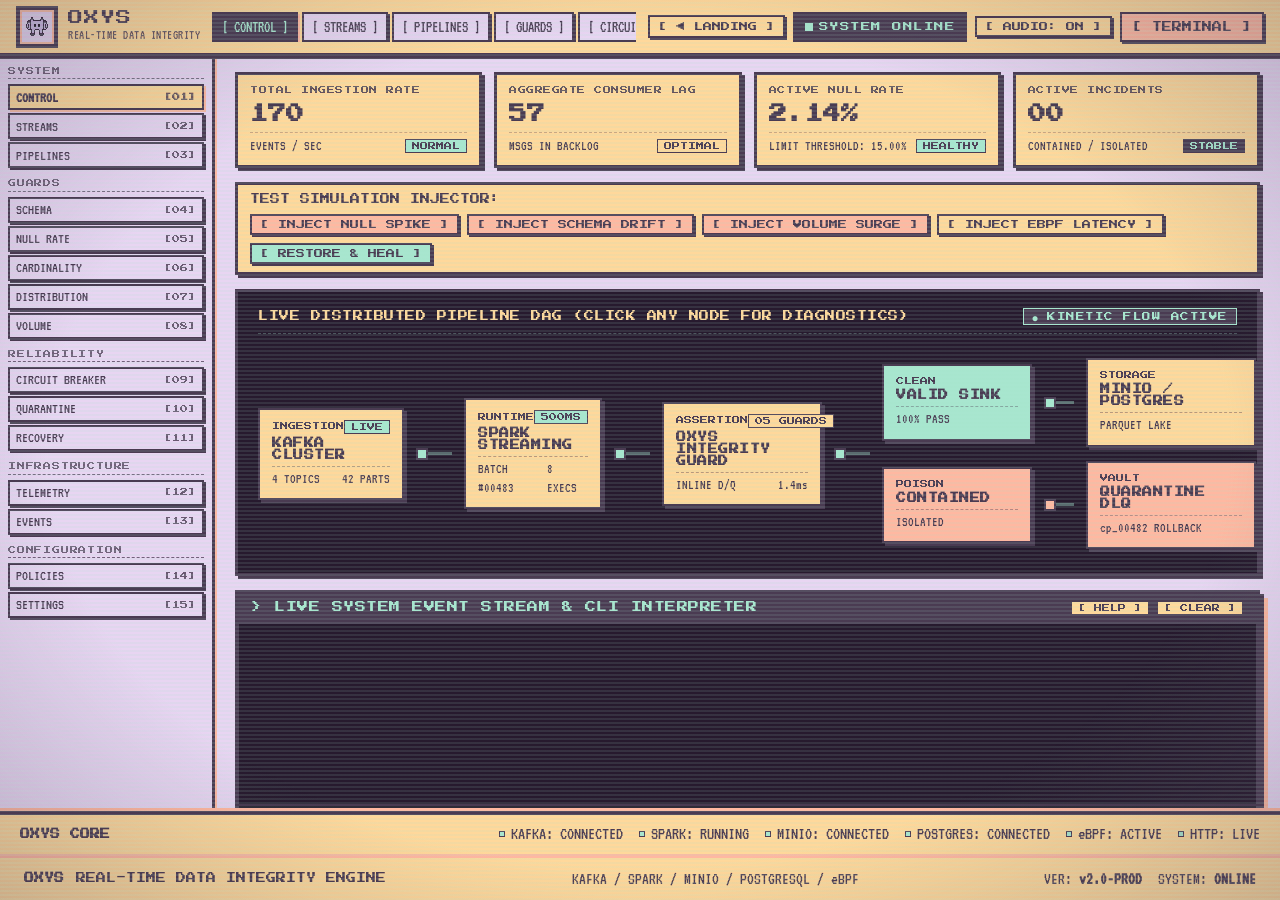
==== commit d0308bf2: "feat: complete global rebranding to OXYS, USGS real-time integration, mascot & layout overhaul, and " ====
--- a/app.html
+++ b/app.html
@@ -3,8 +3,8 @@
 <head>
   <meta charset="UTF-8">
   <meta name="viewport" content="width=device-width, initial-scale=1.0">
-  <title>STREAMPULSE // 80s Real-Time Data Reliability & Containment Console</title>
-  <meta name="description" content="Nostalgic 80s pastel terminal control console for StreamPulse data reliability, quarantine, Kafka streams, Spark Structured Streaming, and eBPF telemetry engine.">
+  <title>OXYS // Real-Time Data Integrity & Anomaly Protection Console</title>
+  <meta name="description" content="Pastel brutalist terminal control console for OXYS streaming data integrity, quarantine, Kafka, Spark Structured Streaming, and PostgreSQL/MinIO engine.">
   
   <!-- CSS Stylesheets -->
   <link rel="stylesheet" href="styles/terminal-base.css">
@@ -25,11 +25,13 @@
     <header class="top-system-bar" id="top-system-bar">
       <div class="system-logo-group">
         <div class="logo-box-outer">
-          <div class="logo-box-inner">SP</div>
+          <div class="logo-box-inner">
+            <img src="assets/oxys-mascot.svg" alt="OXYS Mascot" class="logo-mascot-img" />
+          </div>
         </div>
         <div class="brand-info">
-          <div class="brand-title">STREAMPULSE</div>
-          <div class="brand-subtitle">STREAM RELIABILITY ENGINE</div>
+          <div class="brand-title">OXYS</div>
+          <div class="brand-subtitle">REAL-TIME DATA INTEGRITY</div>
         </div>
       </div>
 
@@ -273,13 +275,13 @@
                 </div>
               </div>
 
-              <!-- Node 3: STREAMPULSE GUARD -->
+              <!-- Node 3: OXYS INTEGRITY GUARD -->
               <div class="dag-node" onclick="window.DAG.inspectNode('guard')">
                 <div class="dag-node-type">
                   <span>ASSERTION</span>
                   <span class="status-badge badge-peach">05 GUARDS</span>
                 </div>
-                <div class="dag-node-name">STREAMPULSE GUARD</div>
+                <div class="dag-node-name">OXYS INTEGRITY GUARD</div>
                 <div class="dag-node-stat">
                   <span>INLINE D/Q</span>
                   <span>1.4ms</span>
@@ -713,7 +715,7 @@
             </div>
             <div class="terminal-window-body">
               <div style="margin-bottom: 16px; font-size: 20px;">
-                StreamPulse guarantees continuous streaming availability by rolling back RocksDB micro-batch state to the last verified clean checkpoint (<code style="background:var(--panel-peach); padding:2px 6px; font-weight:bold;">cp_00482</code>) and isolating poisoned batch #00483 to MinIO storage.
+                OXYS guarantees continuous streaming availability by rolling back micro-batch state to the last verified clean checkpoint (<code style="background:var(--panel-peach); padding:2px 6px; font-weight:bold;">cp_00482</code>) and isolating poisoned batch #00483 to MinIO storage.
               </div>
 
               <div class="recovery-dag-sequence">
@@ -755,7 +757,7 @@
               <div style="margin-top: 20px; display: flex; justify-content: space-between; align-items: center; flex-wrap: wrap; gap: 12px;">
                 <div>
                   <span style="font-family: var(--font-heading); font-size: 10px;">TARGET RESTORE CHECKPOINT:</span>
-                  <span style="font-weight: bold; margin-left: 8px;">s3://streampulse-checkpoints/prod/orders/cp_00482.chk</span>
+                  <span style="font-weight: bold; margin-left: 8px;">s3://oxys-checkpoints/prod/crypto/cp_00482.chk</span>
                 </div>
                 <button class="btn-brutalist btn-mint" onclick="window.Simulator.healSystem()">[ RESTORE CHECKPOINT & RESUME STREAM ]</button>
               </div>
@@ -927,10 +929,10 @@
             </div>
             <div class="terminal-window-body">
               <div style="display:flex; flex-direction:column; gap:12px; font-size:19px;">
-                <div class="telemetry-row"><span>KAFKA BOOTSTRAP SERVERS:</span> <strong>localhost:9092, localhost:9093</strong></div>
-                <div class="telemetry-row"><span>SPARK CHECKPOINT DIR:</span> <strong>s3://streampulse-checkpoints/prod/</strong></div>
-                <div class="telemetry-row"><span>MINIO QUARANTINE BUCKET:</span> <strong>s3://streampulse-quarantine/</strong></div>
-                <div class="telemetry-row"><span>POSTGRESQL METADATA DSN:</span> <strong>postgresql://pulse:***@localhost:5432/meta</strong></div>
+                <div class="telemetry-row"><span>KAFKA BOOTSTRAP SERVERS:</span> <strong>localhost:9092</strong></div>
+                <div class="telemetry-row"><span>SPARK CHECKPOINT DIR:</span> <strong>s3://oxys-checkpoints/prod/</strong></div>
+                <div class="telemetry-row"><span>MINIO QUARANTINE BUCKET:</span> <strong>s3://oxys-quarantine/</strong></div>
+                <div class="telemetry-row"><span>DATABASE DSN:</span> <strong>sqlite:///./oxys.db / postgresql://postgres:***@localhost:5432/oxys</strong></div>
                 <div class="telemetry-row"><span>eBPF KERNEL PROBE INTERVAL:</span> <strong>1000ms (Clock 1000Hz)</strong></div>
                 <div class="telemetry-row"><span>FASTAPI CONTROL PLANE:</span> <strong>http://localhost:8000 (WebSocket: Active)</strong></div>
               </div>
@@ -957,7 +959,7 @@
 
           <!-- Terminal CLI Input Field -->
           <div class="terminal-cli-input-row">
-            <span class="cli-prompt-symbol">> STREAMPULSE CLI:</span>
+            <span class="cli-prompt-symbol">> OXYS CLI:</span>
             <input type="text" class="cli-input-field" id="cli-input" placeholder="Type 'help', 'status', 'inject null', 'quarantine list', 'heal'..." autocomplete="off" spellcheck="false">
           </div>
         </div>
@@ -969,7 +971,7 @@
     <!-- GLOBAL PERSISTENT BOTTOM STATUS BAR -->
     <div class="global-system-status-bar">
       <div style="font-family: var(--font-heading); font-size: 10px; font-weight: bold;">
-        STREAMPULSE CORE
+        OXYS CORE
       </div>
       <div class="status-bar-node-group">
         <div class="status-bar-node"><span class="status-dot-sm"></span> KAFKA: CONNECTED</div>
@@ -984,14 +986,14 @@
     <!-- SYSTEM FOOTER -->
     <footer class="system-footer">
       <div class="footer-brand">
-        <span style="font-weight:bold;">STREAMPULSE</span>
-        <span>STREAM RELIABILITY ENGINE</span>
+        <span style="font-weight:bold;">OXYS</span>
+        <span>REAL-TIME DATA INTEGRITY ENGINE</span>
       </div>
       <div class="footer-tech-stack">
         <span>KAFKA</span> / <span>SPARK</span> / <span>MINIO</span> / <span>POSTGRESQL</span> / <span>eBPF</span>
       </div>
       <div class="footer-meta">
-        <span>VER: <strong>80.S.PULSE</strong></span>
+        <span>VER: <strong>v2.0-PROD</strong></span>
         <span>SYSTEM: <strong>ONLINE</strong></span>
       </div>
     </footer>
--- a/styles/terminal-base.css
+++ b/styles/terminal-base.css
@@ -1,5 +1,5 @@
 /* ==========================================================================
-   STREAMPULSE - 80s PASTEL TERMINAL BASE STYLESHEET
+   OXYS - 80s PASTEL TERMINAL BASE STYLESHEET
    ========================================================================== */
 
 @import url('https://fonts.googleapis.com/css2?family=Press+Start+2P&family=VT323&display=swap');
--- a/styles/layout.css
+++ b/styles/layout.css
@@ -1,48 +1,52 @@
 /* ==========================================================================
-   STREAMPULSE - 80s PASTEL TERMINAL LAYOUT
+   OXYS - 80s PASTEL TERMINAL LAYOUT
    ========================================================================== */
 
-/* Outer Shell */
+/* Shell Container */
 .system-shell {
-  min-height: 100vh;
-  display: flex;
-  flex-direction: column;
-  position: relative;
-  background-color: var(--bg-lavender);
+  display: flex;
+  flex-direction: column;
+  height: 100vh;
+  width: 100vw;
+  overflow: hidden;
+  background-color: var(--crt-bg);
 }
 
 /* TOP SYSTEM BAR */
 .top-system-bar {
-  width: 100%;
+  display: flex;
+  align-items: center;
+  justify-content: space-between;
   background-color: var(--panel-peach);
-  border-bottom: 4px solid var(--deep-purple);
-  padding: 8px 16px;
-  display: flex;
-  align-items: center;
-  justify-content: space-between;
-  gap: 16px;
-  position: sticky;
-  top: 0;
-  z-index: 1000;
-  box-shadow: 0 4px 0 var(--alert-coral);
-}
-
+  border-bottom: 3px solid var(--deep-purple);
+  box-shadow: 0 3px 0 var(--deep-purple);
+  padding: 0 16px;
+  height: 56px;
+  min-height: 56px;
+  max-height: 56px;
+  z-index: 100;
+  gap: 12px;
+}
+
+/* Branding Logo Group */
 .system-logo-group {
   display: flex;
   align-items: center;
-  gap: 12px;
-}
-
-/* Nested StreamPulse Logo Box: 42x42px #ffd89b outer, #e8d5f2 inner with pixel icon */
+  gap: 10px;
+  flex-shrink: 0;
+}
+
+/* Nested OXYS Logo Box */
 .logo-box-outer {
-  width: 44px;
-  height: 44px;
+  width: 42px;
+  height: 42px;
   background: var(--deep-purple);
   border: 2px solid var(--deep-purple);
-  padding: 3px;
-  display: flex;
-  align-items: center;
-  justify-content: center;
+  padding: 2px;
+  display: flex;
+  align-items: center;
+  justify-content: center;
+  flex-shrink: 0;
 }
 
 .logo-box-inner {
@@ -53,60 +57,83 @@
   display: flex;
   align-items: center;
   justify-content: center;
-  font-family: var(--font-heading);
-  font-size: 14px;
-  color: var(--deep-purple);
-  font-weight: bold;
+  padding: 2px;
+  overflow: hidden;
+}
+
+.logo-mascot-img {
+  width: 100%;
+  height: 100%;
+  object-fit: contain;
+  image-rendering: pixelated;
+  display: block;
 }
 
 .brand-info {
   display: flex;
   flex-direction: column;
-  gap: 2px;
+  justify-content: center;
 }
 
 .brand-title {
   font-family: var(--font-heading);
   font-size: 15px;
+  line-height: 1.1;
   color: var(--deep-purple);
   letter-spacing: 1px;
+  margin: 0;
+  padding: 0;
 }
 
 .brand-subtitle {
   font-family: var(--font-data);
-  font-size: 16px;
+  font-size: 13px;
+  line-height: 1.1;
   color: var(--deep-purple);
   opacity: 0.85;
   letter-spacing: 0.5px;
+  margin-top: 2px;
+  white-space: nowrap;
 }
 
 /* Navigation tabs in Top Bar */
 .system-nav-tabs {
   display: flex;
   align-items: center;
-  gap: 6px;
-  flex-wrap: wrap;
+  gap: 4px;
+  flex-wrap: nowrap;
+  overflow-x: auto;
+  scrollbar-width: none;
+  -ms-overflow-style: none;
+  flex-shrink: 1;
+}
+
+.system-nav-tabs::-webkit-scrollbar {
+  display: none;
 }
 
 .nav-tab-btn {
   background: var(--bg-lavender);
   color: var(--deep-purple);
   border: 2px solid var(--deep-purple);
-  padding: 5px 10px;
-  font-family: var(--font-data);
-  font-size: 19px;
+  padding: 3px 8px;
+  font-family: var(--font-data);
+  font-size: 16px;
   cursor: pointer;
   box-shadow: 2px 2px 0 var(--deep-purple);
   transition: transform 0.05s, box-shadow 0.05s, background-color 0.1s;
   display: flex;
   align-items: center;
-  gap: 6px;
+  justify-content: center;
+  gap: 4px;
+  height: 30px;
+  white-space: nowrap;
   user-select: none;
 }
 
 .nav-tab-btn:hover {
   background: var(--healthy-mint);
-  box-shadow: 3px 3px 0 var(--deep-purple);
+  box-shadow: 2px 2px 0 var(--deep-purple);
 }
 
 .nav-tab-btn.active {
@@ -117,7 +144,7 @@
 }
 
 .nav-tab-btn:active {
-  transform: translateY(2px);
+  transform: translateY(1px);
   box-shadow: 0 0 0 transparent;
 }
 
@@ -125,20 +152,23 @@
 .top-system-status-group {
   display: flex;
   align-items: center;
-  gap: 10px;
+  gap: 8px;
+  flex-shrink: 0;
 }
 
 .system-live-pill {
   display: inline-flex;
   align-items: center;
-  gap: 8px;
+  gap: 6px;
   background: var(--deep-purple);
   color: var(--healthy-mint);
   border: 2px solid var(--deep-purple);
-  padding: 4px 10px;
-  font-family: var(--font-heading);
-  font-size: 10px;
+  padding: 0 10px;
+  height: 30px;
+  font-family: var(--font-heading);
+  font-size: 9.5px;
   letter-spacing: 0.5px;
+  white-space: nowrap;
 }
 
 .pulse-dot {
@@ -162,16 +192,21 @@
   background: var(--alert-coral);
   color: var(--deep-purple);
   border: 2px solid var(--deep-purple);
-  padding: 5px 10px;
+  padding: 0 10px;
+  height: 30px;
   font-family: var(--font-heading);
   font-size: 10px;
   cursor: pointer;
   box-shadow: 2px 2px 0 var(--deep-purple);
   transition: transform 0.05s;
+  white-space: nowrap;
+  display: inline-flex;
+  align-items: center;
+  justify-content: center;
 }
 
 .btn-icon-terminal:active {
-  transform: translateY(2px);
+  transform: translateY(1px);
   box-shadow: none;
 }
 
@@ -181,35 +216,38 @@
   display: flex;
   position: relative;
   width: 100%;
+  overflow: hidden;
 }
 
 /* PERSISTENT LEFT SYSTEM SIDEBAR (15 Subsystems) */
 .left-system-sidebar {
-  width: 240px;
+  width: 215px;
   background: var(--bg-lavender);
-  border-right: 4px solid var(--deep-purple);
-  display: flex;
-  flex-direction: column;
-  padding: 16px 12px;
-  gap: 16px;
+  border-right: 3px solid var(--deep-purple);
+  display: flex;
+  flex-direction: column;
+  padding: 10px 8px;
+  gap: 10px;
   user-select: none;
   z-index: 20;
   box-shadow: 2px 0 0 var(--alert-coral);
+  overflow-y: auto;
+  flex-shrink: 0;
 }
 
 .sidebar-category-group {
   display: flex;
   flex-direction: column;
-  gap: 4px;
+  gap: 3px;
 }
 
 .sidebar-category-title {
   font-family: var(--font-heading);
-  font-size: 9px;
+  font-size: 8px;
   color: var(--deep-purple);
   opacity: 0.75;
-  letter-spacing: 1px;
-  margin-bottom: 4px;
+  letter-spacing: 0.8px;
+  margin-bottom: 2px;
   border-bottom: 1px dashed var(--deep-purple);
   padding-bottom: 2px;
 }
@@ -218,11 +256,12 @@
   display: flex;
   align-items: center;
   justify-content: space-between;
-  padding: 5px 8px;
+  padding: 3px 6px;
   background: var(--bg-lavender);
   border: 2px solid var(--deep-purple);
   font-family: var(--font-data);
-  font-size: 18px;
+  font-size: 15px;
+  height: 26px;
   color: var(--deep-purple);
   cursor: pointer;
   box-shadow: 2px 2px 0 var(--deep-purple);
@@ -232,18 +271,18 @@
 
 .sidebar-nav-item:hover {
   background: var(--healthy-mint);
-  transform: translateX(3px);
+  transform: translateX(2px);
 }
 
 .sidebar-nav-item.active {
   background: var(--panel-peach);
   border: 2px solid var(--deep-purple);
-  box-shadow: 3px 3px 0 var(--deep-purple), 5px 5px 0 var(--alert-coral);
+  box-shadow: 2px 2px 0 var(--alert-coral);
   font-weight: bold;
 }
 
 .sidebar-nav-item:active {
-  transform: translateY(2px);
+  transform: translateY(1px);
   box-shadow: none;
 }
 
@@ -256,12 +295,12 @@
 /* MAIN CONTENT CONTAINER */
 .content-workspace {
   flex: 1;
-  padding: 24px 28px 80px 28px;
+  padding: 16px 20px 60px 20px;
   overflow-y: auto;
   display: flex;
   flex-direction: column;
-  gap: 24px;
-  max-width: 1500px;
+  gap: 14px;
+  max-width: 100%;
 }
 
 /* GLOBAL PERSISTENT BOTTOM STATUS BAR */
--- a/styles/components.css
+++ b/styles/components.css
@@ -1,5 +1,5 @@
 /* ==========================================================================
-   STREAMPULSE - 80s PASTEL TERMINAL COMPONENTS
+   OXYS - 80s PASTEL TERMINAL COMPONENTS
    ========================================================================== */
 
 /* 1. TERMINAL SYSTEM WINDOW */
@@ -80,19 +80,20 @@
   background: var(--panel-peach);
   color: var(--deep-purple);
   border: 2px solid var(--deep-purple);
-  box-shadow: 0 6px 0 var(--alert-coral);
-  padding: 10px 18px;
-  font-family: var(--font-heading);
-  font-size: 12px;
+  box-shadow: 2px 2px 0 var(--deep-purple);
+  padding: 6px 14px;
+  font-family: var(--font-heading);
+  font-size: 10px;
   cursor: pointer;
   display: inline-flex;
   align-items: center;
   justify-content: center;
-  gap: 8px;
+  gap: 6px;
   text-decoration: none;
   user-select: none;
   transition: transform 0.05s, box-shadow 0.05s, background 0.1s;
   text-transform: uppercase;
+  white-space: nowrap;
 }
 
 .btn-brutalist:hover {
@@ -100,55 +101,56 @@
 }
 
 .btn-brutalist:active, .btn-brutalist.is-pressed {
-  transform: translateY(4px);
-  box-shadow: 0 2px 0 var(--alert-coral);
+  transform: translateY(1px);
+  box-shadow: 1px 1px 0 var(--deep-purple);
 }
 
 .btn-brutalist.btn-mint {
   background: var(--healthy-mint);
-  box-shadow: 0 6px 0 var(--deep-purple);
+  color: var(--deep-purple);
+  box-shadow: 2px 2px 0 var(--deep-purple);
 }
 .btn-brutalist.btn-mint:active {
-  transform: translateY(4px);
-  box-shadow: 0 2px 0 var(--deep-purple);
+  transform: translateY(1px);
+  box-shadow: 1px 1px 0 var(--deep-purple);
 }
 
 .btn-brutalist.btn-coral {
   background: var(--alert-coral);
   color: var(--deep-purple);
-  box-shadow: 0 6px 0 var(--deep-purple);
+  box-shadow: 2px 2px 0 var(--deep-purple);
 }
 .btn-brutalist.btn-coral:active {
-  transform: translateY(4px);
-  box-shadow: 0 2px 0 var(--deep-purple);
+  transform: translateY(1px);
+  box-shadow: 1px 1px 0 var(--deep-purple);
 }
 
 .btn-brutalist.btn-dark {
   background: var(--deep-purple);
   color: var(--healthy-mint);
-  box-shadow: 0 6px 0 var(--alert-coral);
+  box-shadow: 2px 2px 0 var(--alert-coral);
 }
 .btn-brutalist.btn-dark:active {
-  transform: translateY(4px);
-  box-shadow: 0 2px 0 var(--alert-coral);
+  transform: translateY(1px);
+  box-shadow: 1px 1px 0 var(--alert-coral);
 }
 
 .btn-sm {
-  padding: 6px 10px;
-  font-size: 10px;
-  box-shadow: 0 4px 0 var(--alert-coral);
+  padding: 4px 8px;
+  font-size: 9px;
+  box-shadow: 2px 2px 0 var(--deep-purple);
 }
 .btn-sm:active {
-  transform: translateY(2px);
-  box-shadow: 0 2px 0 var(--alert-coral);
+  transform: translateY(1px);
+  box-shadow: 1px 1px 0 var(--deep-purple);
 }
 
 /* 3. DOUBLE-SHADOW CARDS */
 .card-double-shadow {
-  border: 4px solid var(--deep-purple);
-  background: var(--panel-peach);
-  box-shadow: var(--shadow-double);
-  padding: 16px;
+  border: 3px solid var(--deep-purple);
+  background: var(--panel-peach);
+  box-shadow: 3px 3px 0 var(--deep-purple);
+  padding: 14px;
   position: relative;
 }
 
@@ -168,51 +170,58 @@
 .metric-stat-box {
   background: var(--panel-peach);
   border: 3px solid var(--deep-purple);
-  padding: 12px 14px;
+  padding: 10px 12px;
   box-shadow: 3px 3px 0 var(--deep-purple);
   display: flex;
   flex-direction: column;
   justify-content: space-between;
+  min-height: 96px;
 }
 
 .metric-stat-label {
   font-family: var(--font-heading);
-  font-size: 9px;
+  font-size: 8px;
   color: var(--deep-purple);
   letter-spacing: 0.5px;
-  margin-bottom: 6px;
-  opacity: 0.9;
+  margin-bottom: 2px;
+  opacity: 0.85;
+  white-space: nowrap;
+  overflow: hidden;
+  text-overflow: ellipsis;
 }
 
 .metric-stat-value {
-  font-family: var(--font-data);
-  font-size: 42px;
-  line-height: 1;
+  font-family: var(--font-heading);
+  font-size: 18px;
+  line-height: 1.1;
   color: var(--deep-purple);
   font-weight: bold;
+  margin: 4px 0;
 }
 
 .metric-stat-sub {
   font-family: var(--font-data);
-  font-size: 15px;
-  color: var(--deep-purple);
-  margin-top: 4px;
+  font-size: 14px;
+  color: var(--deep-purple);
   display: flex;
   align-items: center;
   justify-content: space-between;
+  border-top: 1px dashed rgba(74, 59, 82, 0.3);
+  padding-top: 4px;
 }
 
 /* 5. STATUS PILLS & BADGES */
 .status-badge {
   display: inline-flex;
   align-items: center;
-  gap: 6px;
-  padding: 3px 8px;
-  font-family: var(--font-heading);
-  font-size: 9px;
-  border: 2px solid var(--deep-purple);
+  gap: 4px;
+  padding: 2px 6px;
+  font-family: var(--font-heading);
+  font-size: 8px;
+  border: 1px solid var(--deep-purple);
   line-height: 1;
   white-space: nowrap;
+  text-transform: uppercase;
 }
 
 .badge-mint, .status-healthy {
@@ -285,39 +294,38 @@
 /* 7. SYSTEM ALERT DIALOG / INCIDENT BANNER */
 .incident-alert-banner {
   background: var(--alert-coral);
-  border: 4px solid var(--deep-purple);
-  box-shadow: var(--shadow-double);
-  padding: 14px 18px;
+  border: 3px solid var(--deep-purple);
+  box-shadow: 3px 3px 0 var(--deep-purple);
+  padding: 10px 14px;
   display: flex;
   align-items: center;
   justify-content: space-between;
-  gap: 16px;
-  animation: alertPulse 1s ease-in-out infinite alternate;
-}
-
-@keyframes alertPulse {
-  0% { box-shadow: 4px 4px 0 var(--deep-purple), 8px 8px 0 var(--alert-coral); }
-  100% { box-shadow: 4px 4px 0 var(--deep-purple), 10px 10px 0 var(--deep-purple); }
+  gap: 12px;
 }
 
 .alert-title-row {
   display: flex;
   align-items: center;
-  gap: 12px;
+  gap: 10px;
+  flex: 1;
+  min-width: 0;
 }
 
 .alert-tag {
   background: var(--deep-purple);
   color: var(--alert-coral);
-  padding: 4px 8px;
-  font-family: var(--font-heading);
-  font-size: 11px;
+  padding: 3px 6px;
+  font-family: var(--font-heading);
+  font-size: 9px;
+  white-space: nowrap;
 }
 
 .alert-message {
   font-family: var(--font-heading);
-  font-size: 11px;
-  color: var(--deep-purple);
+  font-size: 9.5px;
+  line-height: 1.2;
+  color: var(--deep-purple);
+  word-break: break-word;
 }
 
 /* 8. MODAL WINDOW SYSTEM */
--- a/styles/pipeline-dag.css
+++ b/styles/pipeline-dag.css
@@ -1,12 +1,12 @@
 /* ==========================================================================
-   STREAMPULSE - PIPELINE DAG & KINETIC DATA FLOW VISUALIZATION
+   OXYS - PIPELINE DAG & KINETIC DATA FLOW VISUALIZATION
    ========================================================================== */
 
 .pipeline-dag-container {
   background: var(--term-dark);
-  border: 4px solid var(--deep-purple);
-  box-shadow: var(--shadow-double);
-  padding: 24px;
+  border: 3px solid var(--deep-purple);
+  box-shadow: 3px 3px 0 var(--deep-purple);
+  padding: 16px 20px;
   position: relative;
   overflow-x: auto;
 }
@@ -15,15 +15,16 @@
   display: flex;
   align-items: center;
   justify-content: space-between;
-  margin-bottom: 24px;
-  border-bottom: 2px dashed var(--deep-purple);
-  padding-bottom: 12px;
+  margin-bottom: 16px;
+  border-bottom: 1px dashed rgba(168, 230, 207, 0.3);
+  padding-bottom: 8px;
 }
 
 .dag-title {
   color: var(--panel-peach);
   font-family: var(--font-heading);
-  font-size: 11px;
+  font-size: 10px;
+  letter-spacing: 0.5px;
 }
 
 .dag-status-pill {
@@ -32,7 +33,8 @@
   border: 1px solid var(--healthy-mint);
   padding: 2px 8px;
   font-family: var(--font-heading);
-  font-size: 9px;
+  font-size: 8.5px;
+  letter-spacing: 0.5px;
 }
 
 /* Pipeline Flow Flex / Grid Layout */
@@ -40,18 +42,19 @@
   display: flex;
   align-items: center;
   justify-content: space-between;
-  gap: 16px;
+  gap: 12px;
   position: relative;
-  min-width: 820px;
+  min-width: 800px;
+  padding: 8px 0;
 }
 
 /* Individual DAG Node Box */
 .dag-node {
   background: var(--panel-peach);
-  border: 3px solid var(--deep-purple);
-  padding: 12px;
-  width: 180px;
-  box-shadow: 4px 4px 0 var(--deep-purple);
+  border: 2px solid var(--deep-purple);
+  padding: 10px 12px;
+  width: 160px;
+  box-shadow: 3px 3px 0 var(--deep-purple);
   cursor: pointer;
   transition: transform 0.1s, box-shadow 0.1s, background-color 0.15s;
   user-select: none;
@@ -59,19 +62,19 @@
 }
 
 .dag-node:hover {
-  transform: translate(-2px, -2px);
-  box-shadow: 6px 6px 0 var(--alert-coral);
-  background: #fff;
+  transform: translate(-1px, -1px);
+  box-shadow: 4px 4px 0 var(--alert-coral);
+  background: #fff8eb;
 }
 
 .dag-node:active {
-  transform: translate(2px, 2px);
-  box-shadow: 2px 2px 0 var(--deep-purple);
+  transform: translate(1px, 1px);
+  box-shadow: 1px 1px 0 var(--deep-purple);
 }
 
 .dag-node.active-focus {
   border-color: var(--healthy-mint);
-  box-shadow: 0 0 0 2px var(--healthy-mint), 4px 4px 0 var(--deep-purple);
+  box-shadow: 0 0 0 2px var(--healthy-mint), 3px 3px 0 var(--deep-purple);
 }
 
 .dag-node.node-poison {
@@ -84,9 +87,9 @@
 
 .dag-node-type {
   font-family: var(--font-heading);
-  font-size: 9px;
+  font-size: 8px;
   color: var(--deep-purple);
-  margin-bottom: 4px;
+  margin-bottom: 3px;
   display: flex;
   align-items: center;
   justify-content: space-between;
@@ -94,7 +97,7 @@
 
 .dag-node-name {
   font-family: var(--font-heading);
-  font-size: 11px;
+  font-size: 10px;
   color: var(--deep-purple);
   font-weight: bold;
   letter-spacing: 0.5px;
@@ -103,11 +106,11 @@
 
 .dag-node-stat {
   font-family: var(--font-data);
-  font-size: 18px;
+  font-size: 14px;
   color: var(--deep-purple);
-  margin-top: 6px;
-  border-top: 1px dashed var(--deep-purple);
-  padding-top: 4px;
+  margin-top: 5px;
+  border-top: 1px dashed rgba(74, 59, 82, 0.4);
+  padding-top: 3px;
   display: flex;
   align-items: center;
   justify-content: space-between;
@@ -117,7 +120,7 @@
 .dag-branch-column {
   display: flex;
   flex-direction: column;
-  gap: 20px;
+  gap: 14px;
   position: relative;
 }
 
@@ -129,13 +132,13 @@
   align-items: center;
   justify-content: center;
   position: relative;
-  min-width: 48px;
+  min-width: 36px;
 }
 
 .connector-line {
   width: 100%;
-  height: 4px;
-  background: var(--deep-purple);
+  height: 3px;
+  background: rgba(168, 230, 207, 0.4);
   position: relative;
 }
 
--- a/styles/subsystems.css
+++ b/styles/subsystems.css
@@ -1,12 +1,12 @@
 /* ==========================================================================
-   STREAMPULSE - SUBSYSTEM SPECIFIC STYLES
+   OXYS - SUBSYSTEM SPECIFIC STYLES
    ========================================================================== */
 
 /* Subsystem View Container (Tab-switched) */
 .subsystem-view {
   display: none;
   flex-direction: column;
-  gap: 20px;
+  gap: 14px;
 }
 
 .subsystem-view.active-view {
@@ -16,8 +16,20 @@
 /* 1. CONTROL CENTER */
 .control-metrics-grid {
   display: grid;
-  grid-template-columns: repeat(auto-fit, minmax(220px, 1fr));
-  gap: 16px;
+  grid-template-columns: repeat(4, 1fr);
+  gap: 12px;
+}
+
+@media (max-width: 1200px) {
+  .control-metrics-grid {
+    grid-template-columns: repeat(2, 1fr);
+  }
+}
+
+@media (max-width: 650px) {
+  .control-metrics-grid {
+    grid-template-columns: 1fr;
+  }
 }
 
 .control-action-bar {
@@ -26,77 +38,77 @@
   justify-content: space-between;
   background: var(--panel-peach);
   border: 3px solid var(--deep-purple);
-  padding: 12px 16px;
-  box-shadow: var(--shadow-primary);
+  padding: 8px 12px;
+  box-shadow: 3px 3px 0 var(--deep-purple);
   flex-wrap: wrap;
-  gap: 12px;
+  gap: 8px;
 }
 
 /* 2. STREAMS SUBSYSTEM */
 .stream-inspector-drawer {
   background: var(--panel-peach);
-  border: 4px solid var(--deep-purple);
-  padding: 16px;
-  box-shadow: var(--shadow-double);
+  border: 3px solid var(--deep-purple);
+  padding: 14px;
+  box-shadow: 3px 3px 0 var(--deep-purple);
   display: grid;
   grid-template-columns: repeat(auto-fit, minmax(280px, 1fr));
-  gap: 16px;
+  gap: 14px;
 }
 
 .stream-part-list {
   display: flex;
   flex-direction: column;
-  gap: 8px;
+  gap: 6px;
   max-height: 220px;
   overflow-y: auto;
   border: 2px solid var(--deep-purple);
   background: var(--bg-lavender);
-  padding: 8px;
+  padding: 6px;
 }
 
 .part-item {
   display: flex;
   align-items: center;
   justify-content: space-between;
-  padding: 4px 8px;
+  padding: 3px 6px;
   background: var(--panel-peach);
   border: 1px solid var(--deep-purple);
   font-family: var(--font-data);
-  font-size: 18px;
+  font-size: 16px;
 }
 
 /* 3. PIPELINES SUBSYSTEM */
 .pipelines-grid {
   display: grid;
-  grid-template-columns: repeat(auto-fit, minmax(320px, 1fr));
-  gap: 16px;
+  grid-template-columns: repeat(auto-fit, minmax(300px, 1fr));
+  gap: 14px;
 }
 
 .pipeline-card {
   background: var(--panel-peach);
-  border: 4px solid var(--deep-purple);
-  box-shadow: var(--shadow-double);
-  padding: 16px;
-  display: flex;
-  flex-direction: column;
-  gap: 10px;
+  border: 3px solid var(--deep-purple);
+  box-shadow: 3px 3px 0 var(--deep-purple);
+  padding: 14px;
+  display: flex;
+  flex-direction: column;
+  gap: 8px;
 }
 
 /* 4. GUARDS SUBSYSTEM & INDIVIDUAL GUARD VIEWS */
 .guards-grid {
   display: grid;
-  grid-template-columns: repeat(auto-fit, minmax(260px, 1fr));
-  gap: 16px;
+  grid-template-columns: repeat(auto-fit, minmax(240px, 1fr));
+  gap: 14px;
 }
 
 .guard-card {
   background: var(--panel-peach);
-  border: 4px solid var(--deep-purple);
-  box-shadow: var(--shadow-double);
-  padding: 16px;
-  display: flex;
-  flex-direction: column;
-  gap: 12px;
+  border: 3px solid var(--deep-purple);
+  box-shadow: 3px 3px 0 var(--deep-purple);
+  padding: 14px;
+  display: flex;
+  flex-direction: column;
+  gap: 10px;
 }
 
 .guard-card.breached {
